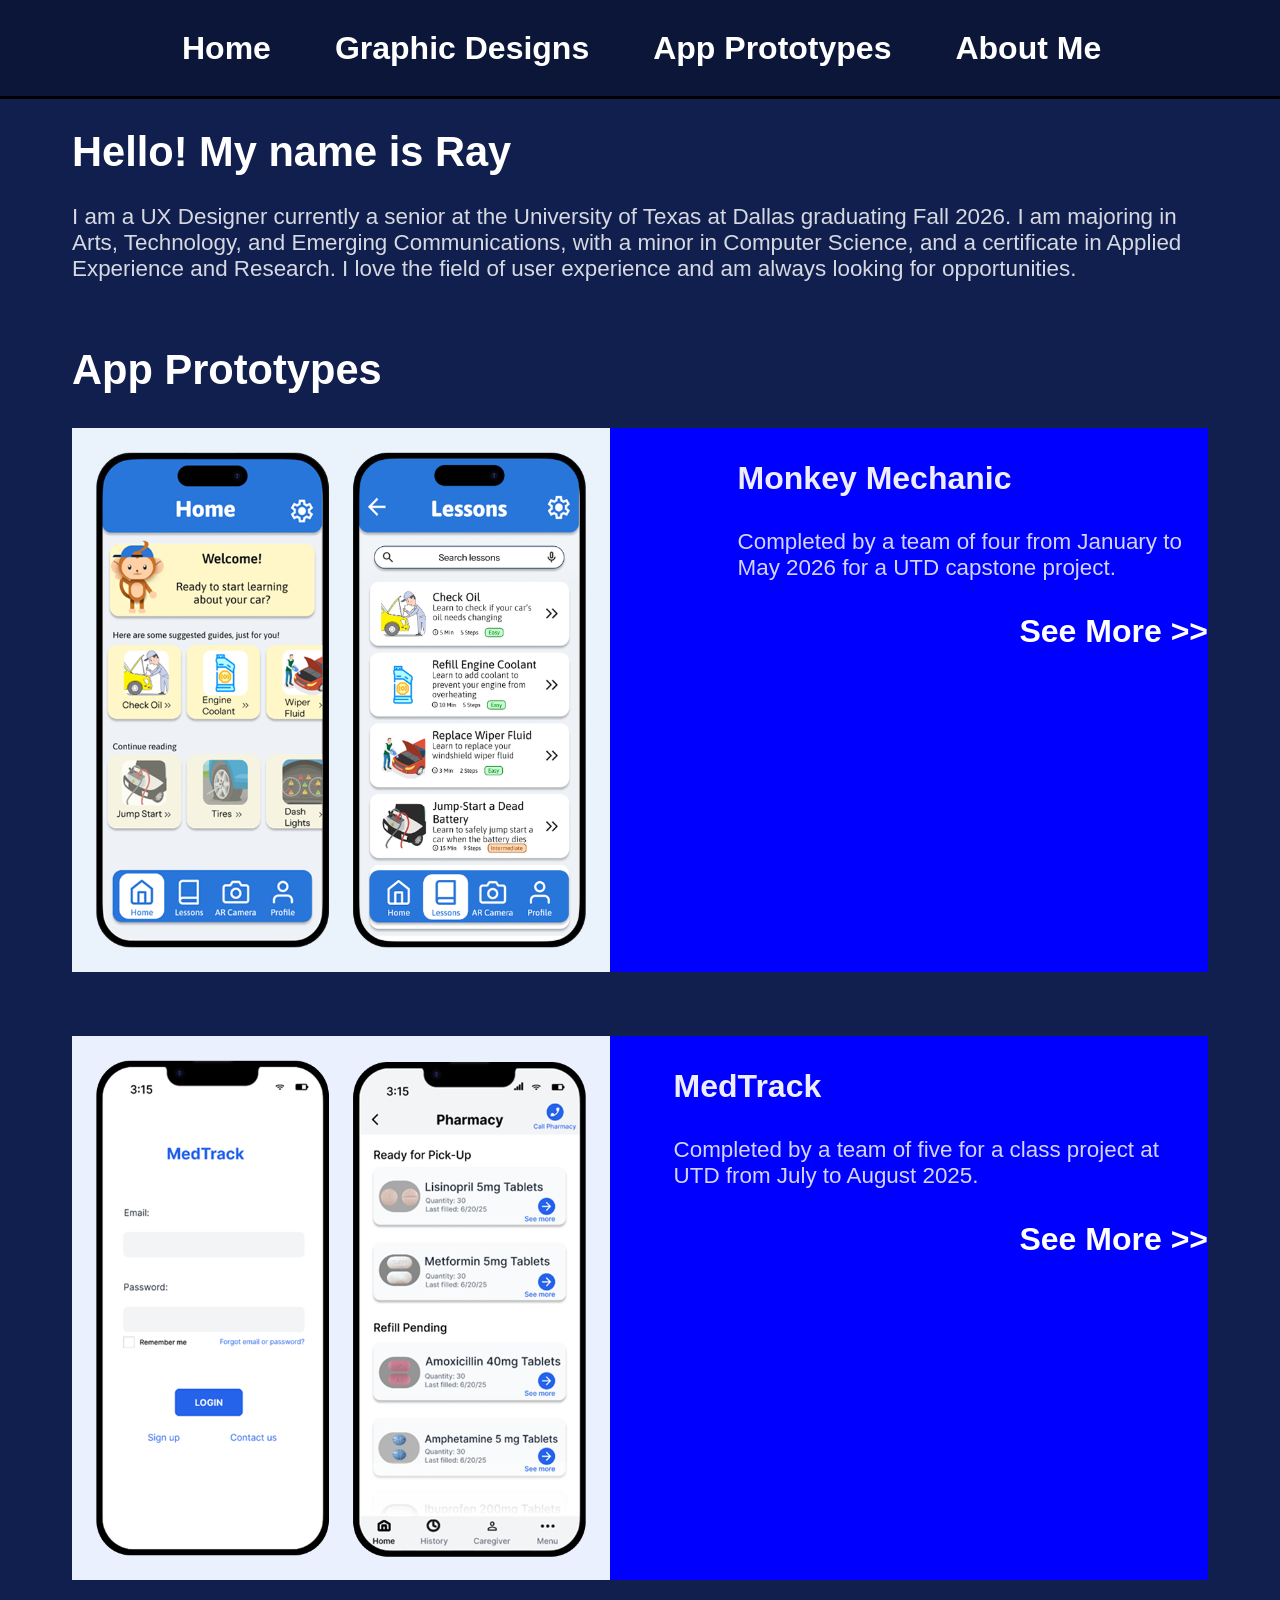
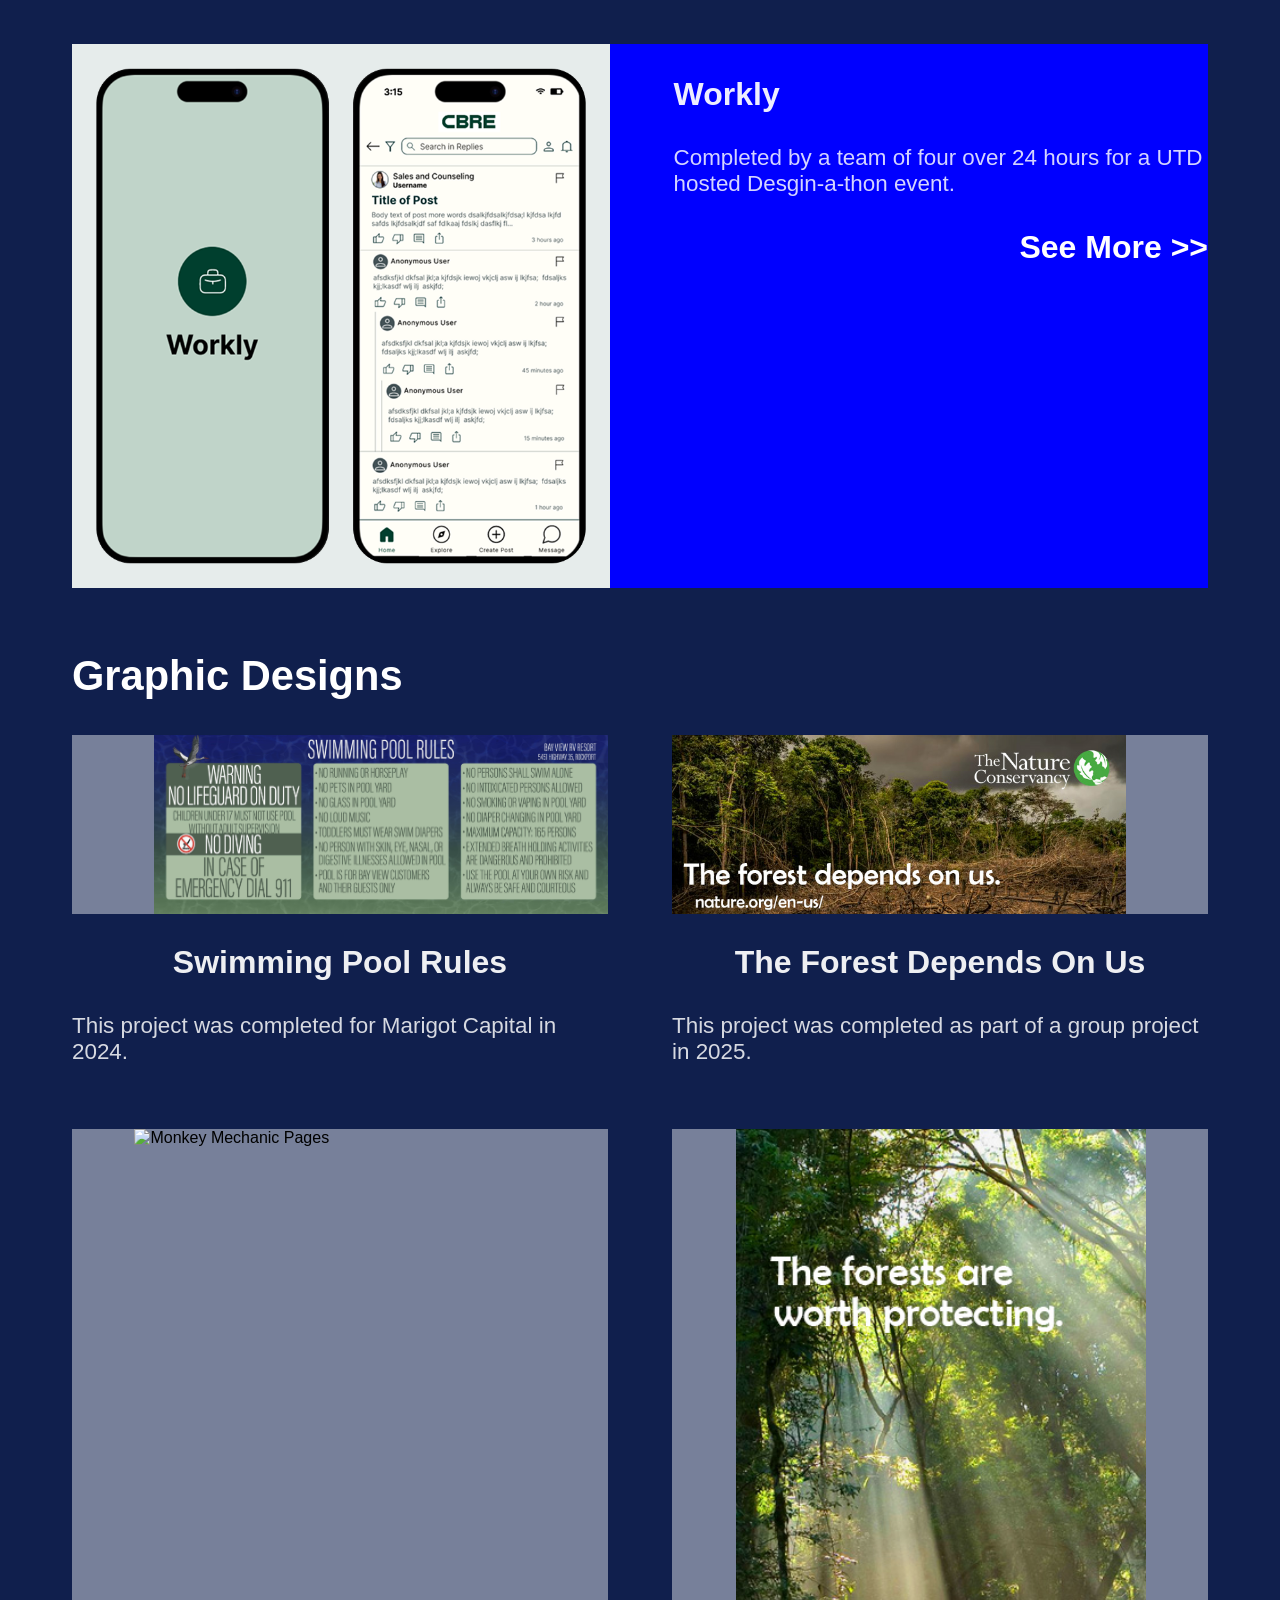
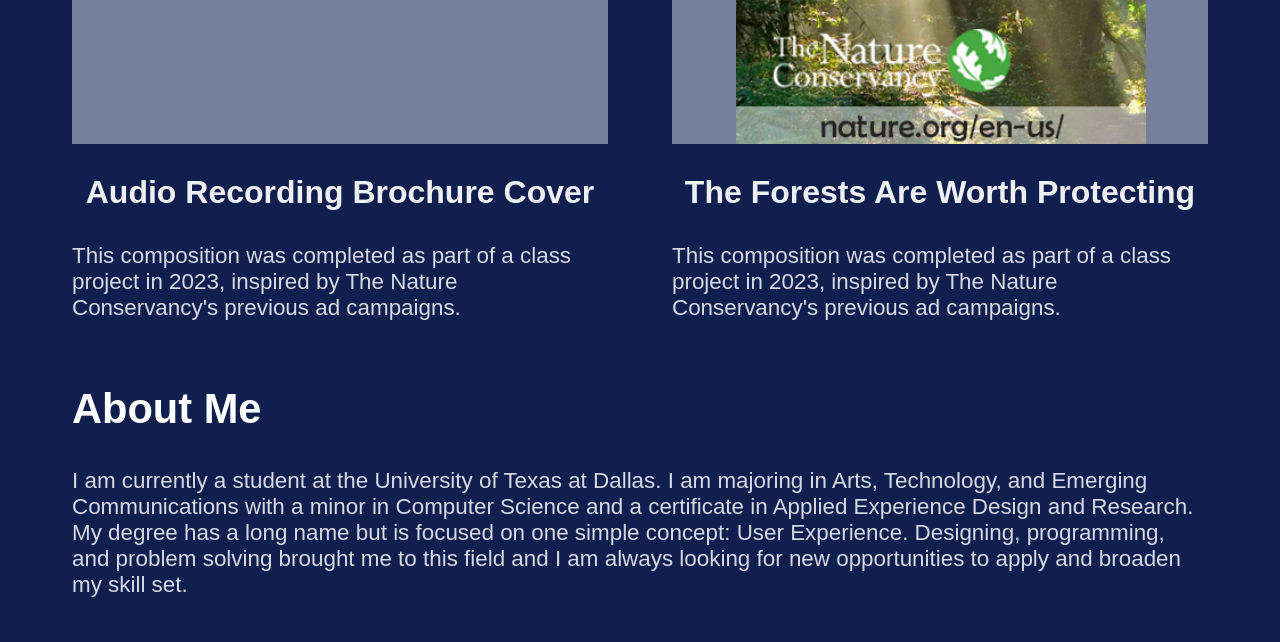
==== index.html @ c6c54b7f "wreaking my own shit" ====
<!doctype html>
<html lang="en">
<head>
	<meta charset="utf-8">
	<title>Ray Stettler Portfolio</title>
	<link rel="stylesheet" href="./assets/css/styles.css">
</head>
<body style="background-color: #101f4d;">
    <div class="header">
        <h3>
            <a href="index.html#home">Home</a>
        </h3>
        <h3>
            <a href="index.html#graphicDesigns">Graphic Designs</a>
        </h3>
        <h3>
            <a href="index.html#appPrototypes">App Prototypes</a>
        </h3>
        <h3>
            <a href="index.html#aboutMe">About Me</a>
        </h3>  
    </div>

    <div id="home" style="margin-top: 8rem; margin-left: 4rem; margin-right: 4rem;">
        
        <h1>Hello! My name is Ray</h1>
        <p1>I am a UX Designer currently a senior at the University of Texas at Dallas
            graduating Fall 2026. I am majoring in Arts, Technology, and Emerging Communications, 
            with a minor in Computer Science, and a certificate in Applied Experience and Research. 
            I love the field of user experience and am always looking for opportunities. 
        </p1>

        <h2 id="appPrototypes" style="margin-top: 5vw;">App Prototypes</h2>
        
        <!-- Monkey Mechanic Summary -->
        <div class="appPrototype"> 
            <div class="linkImages" style="float: left; margin-right: 5vw;">
                <a href="https://www.figma.com/proto/Tyd2G9lJEkAeRPJUFgapOf/AJAR-Design?node-id=1141-711&starting-point-node-id=1141%3A711&t=MoDZ2cIqOHp1iSQn-1" 
                    target="_blank">
                    <img src="assets/img/monkeyMechanicImages.png" alt="Monkey Mechanic Pages" 
                        style="float: left; width: 42vw; margin-right: 5vw;">
                </a>
                
            </div>
            
            <div class="prototypeText">
                <h3>Monkey Mechanic</h3>
                <p1>
                    Completed by a team of four from January to May 2026 for a UTD capstone project.     
                </p1>
                
                <h3 style="text-align: right;">
                    <a href = "monkeyMechanic.html">See More >></a>
                </h3>
            </div>
                        
        </div>
        
        <!-- MedTrack Summary -->
        <div class="appPrototype"> 
            <div class="linkImages" style="float: left; width: 42vw; margin-right: 5vw;">
                <a href="https://www.figma.com/proto/4HhmzO44hu9upAV01B85o1/team-9-connected?node-id=2-844&p=f&t=wFz3PTTRXNZEqMht-1&scaling=scale-down&content-scaling=fixed&page-id=0%3A1&starting-point-node-id=2%3A844&show-proto-sidebar=1" 
                    target="_blank"> 
                    <img src="assets/img/medTrackImages.png" alt="Monkey Mechanic Pages" 
                        style="float: left; width: 42vw; margin-right: 5vw;">
                </a>
            </div>

            <div class="prototypeText">
                <h3>MedTrack</h3>
                <p1>
                    Completed by a team of five for a class project at UTD from July to August 2025. 
                </p1>
                <h3 style="text-align: right;"><a href = "medTrack.html">See More >></a></h3>
            </div>
            
        </div>

        <!-- Workly Summary -->
        <div class="appPrototype"> 
            <div class="linkImages" style="float: left; width: 42vw; margin-right: 5vw;">
                <a href="https://www.figma.com/proto/c2wab4w8XVnHiWacFP4zjo/Design-a-thon-2025?node-id=18-1207&t=3YvT3Fb4co5Ijdct-1" 
                    target="_blank">
                    <img src="assets/img/worklyImages.png" alt="Monkey Mechanic Pages" 
                        style="float: left; width: 42vw; margin-right: 5vw;">
                </a>
            </div>
            <div class="prototypeText">
                <h3>Workly</h3>
                <p1>
                    Completed by a team of four over 24 hours for a UTD hosted Desgin-a-thon event. 
                </p1>
                <h3 style="text-align: right;">
                    <a href = "workly.html">See More >></a>
                </h3>
            </div>
            
            
        </div>

        <h2 id="graphicDesigns" style="margin-top: 5vw;">Graphic Designs</h2>
        
        <div class="graphicDesignImage">

            <img src="assets/img/poolRulesSign_rayStettler_aug24.jpg" alt="Monkey Mechanic Pages" 
                    style="width: 40%; ">
            <div class="rect"></div>
            <img src="assets/img/billboard.jpg" alt="Monkey Mechanic Pages" 
                    style="width: 40%; ">
        </div>

        <div class="graphicDesignDescrip">
            <div class="textDescrip">
                <h3 style="text-align: center;">Swimming Pool Rules</h3>
                <p1>This project was completed for Marigot Capital in 2024.</p1>
            </div>
            <div class="textDescrip">
                <h3 style="text-align: center;">The Forest Depends On Us</h3>
                <p1>This project was completed as part of a group project in 2025.</p1>
            </div>
        </div>


        <div class="graphicDesignImage" style="margin-top: 5vw;">
            <img src="assets/img/audioTechnologiesPamphletCover.png" alt="Monkey Mechanic Pages" 
                    style="width: 32vw; margin-right: 5vw;">
            <div class="rect"></div>
            <img src="assets/img/busStop.jpg" alt="Monkey Mechanic Pages" 
                    style="width: 32vw; margin-left: 5vw;">
        </div>

        <div class="graphicDesignDescrip">
            <div class="textDescrip">
                <h3 style="text-align: center;">Audio Recording Brochure Cover</h3>
                <p1>This composition was completed as part of a class project in 
                    2023, inspired by The Nature Conservancy's previous ad campaigns.</p1>
            </div>
            <div class="textDescrip">
                <h3 style="text-align: center;">The Forests Are Worth Protecting </h3>
                <p1>This composition was completed as part of a class project in 2023, inspired 
                    by The Nature Conservancy's previous ad campaigns.</p1>
            </div>
        </div>


        <h2 id="aboutMe" style="margin-top: 5vw;">About Me</h2>
        <p1>I am currently a student at the University of Texas at Dallas. I am majoring in 
            Arts, Technology, and Emerging Communications with a minor in Computer Science 
            and a certificate in Applied Experience Design and Research. My degree has a long 
            name but is focused on one simple concept: User Experience. Designing, programming, 
            and problem solving brought me to this field and  I am always looking for new 
            opportunities to apply and broaden my skill set. </p1> 

        </div>


        


    <br><br>
	
</body>
</html>
---- assets/css/styles.css ----
/* styles.css */

* {
	font-family: Arial;
}

@media (width > 652) {

}

.header {
	margin-left: -1vw;
	width: 101vw;
	background-color: #0B1638;
	display: grid;
  	place-items: center; 
	height: 6rem;
    border-bottom: 0.25vw solid #000000;
	position: fixed; 
	top: 0;
	display: flex;
	justify-content: center;
	flex-direction: row; 
	gap: 5vw;
}

#home {
	scroll-margin-top: 6rem;
}

#graphicDesigns {
	scroll-margin-top: 6rem;
}

#appPrototypes {
	scroll-margin-top: 6rem;
}

#aboutMe {
	scroll-margin-top: 6rem;
}


h1 {
    /* font-size: 3.5vw; */ 
	font-size: 2.6rem; 
	color: white; 
    
}

h2 {
	/*font-size: 3vw*/
	font-size: 2.6rem; 
	color: white; 
}

h3 {
	font-size: 2rem; 
	color: rgba(255, 255, 255, 0.929); 
}

p1 {
	font-size: 1.4rem; 
	color: rgba(255, 255, 255, 0.833); 
}

p2 {
	font-size: 1rem; 
	color: rgba(255, 255, 255, 0.833); 
}

a:link { 
	text-decoration:none;
	color: white; 
}

a:visited { 
	color: white; 
}

a:hover { 
	color: purple; 
}

a:active { 
	color: white; 
}


.appPrototype {
	/*height: 42vw; 
	margin-bottom: 5vw;*/ 
	display: flex;
	height: 34rem; 
	margin-bottom: 4rem;
	background-color: blue; 
	grid-template-columns: repeat(2, 1fr);
	
}

.prototypeText {
	display: flex; 
	flex-direction: column; 
}

.appPrototype img {
	height: 34rem; 
	width: audo; 
}

.graphicDesignImage {

	display: flex;
	justify-content: flex-start;
	justify-content: center;
	flex-direction: row; 
	margin-bottom: 1.5rem;  
	background-color: rgba(255, 255, 255, 0.432); 
}

.graphicDesignDescrip {
	display: flex;
	justify-content: flex-start;
	justify-content: center;
	flex-direction: row; 
	column-gap: 4rem;
}

.evenlySpacedImages {
	display: flex; 
	align-items: top; 
	justify-content: center;
	text-align: center; 
	
}

.evenlySpacedImages img{
	margin-top: 3vw; 
	max-height: 30vw; 
	background-color: purple; 
}

.evenlySpacedImages img:hover{
	opacity:80%; 
}

.linkImages {
	display: flex;
}

.linkImages img {
	background-color: purple; 
}

.linkImages img:hover {
	opacity: 80%; 
}

.textDescrip {
	display: flex;
	justify-content: flex-start;
	margin-top: -2vw;
	flex-direction: column; 
	column-gap: 5vw;
	width: 42vw; 
}

.rect {
	background-color: #101f4d; 
	width: 4rem; 
}

.seeMore {
	border: 0.25vw solid black; /* Creates the box outline */
	padding: 0.5vw;           /* Adds space between the text and the border */
	width: 12rem;            /* Sets the width of the box */
	display: flex;
	justify-content: center; /* Horizontal centering */
	align-items: center;    
	margin-right: 3vw;
	background-color: #00A7E1; /* Optional background color */
	float: right;
	margin-top: 4vw;
}
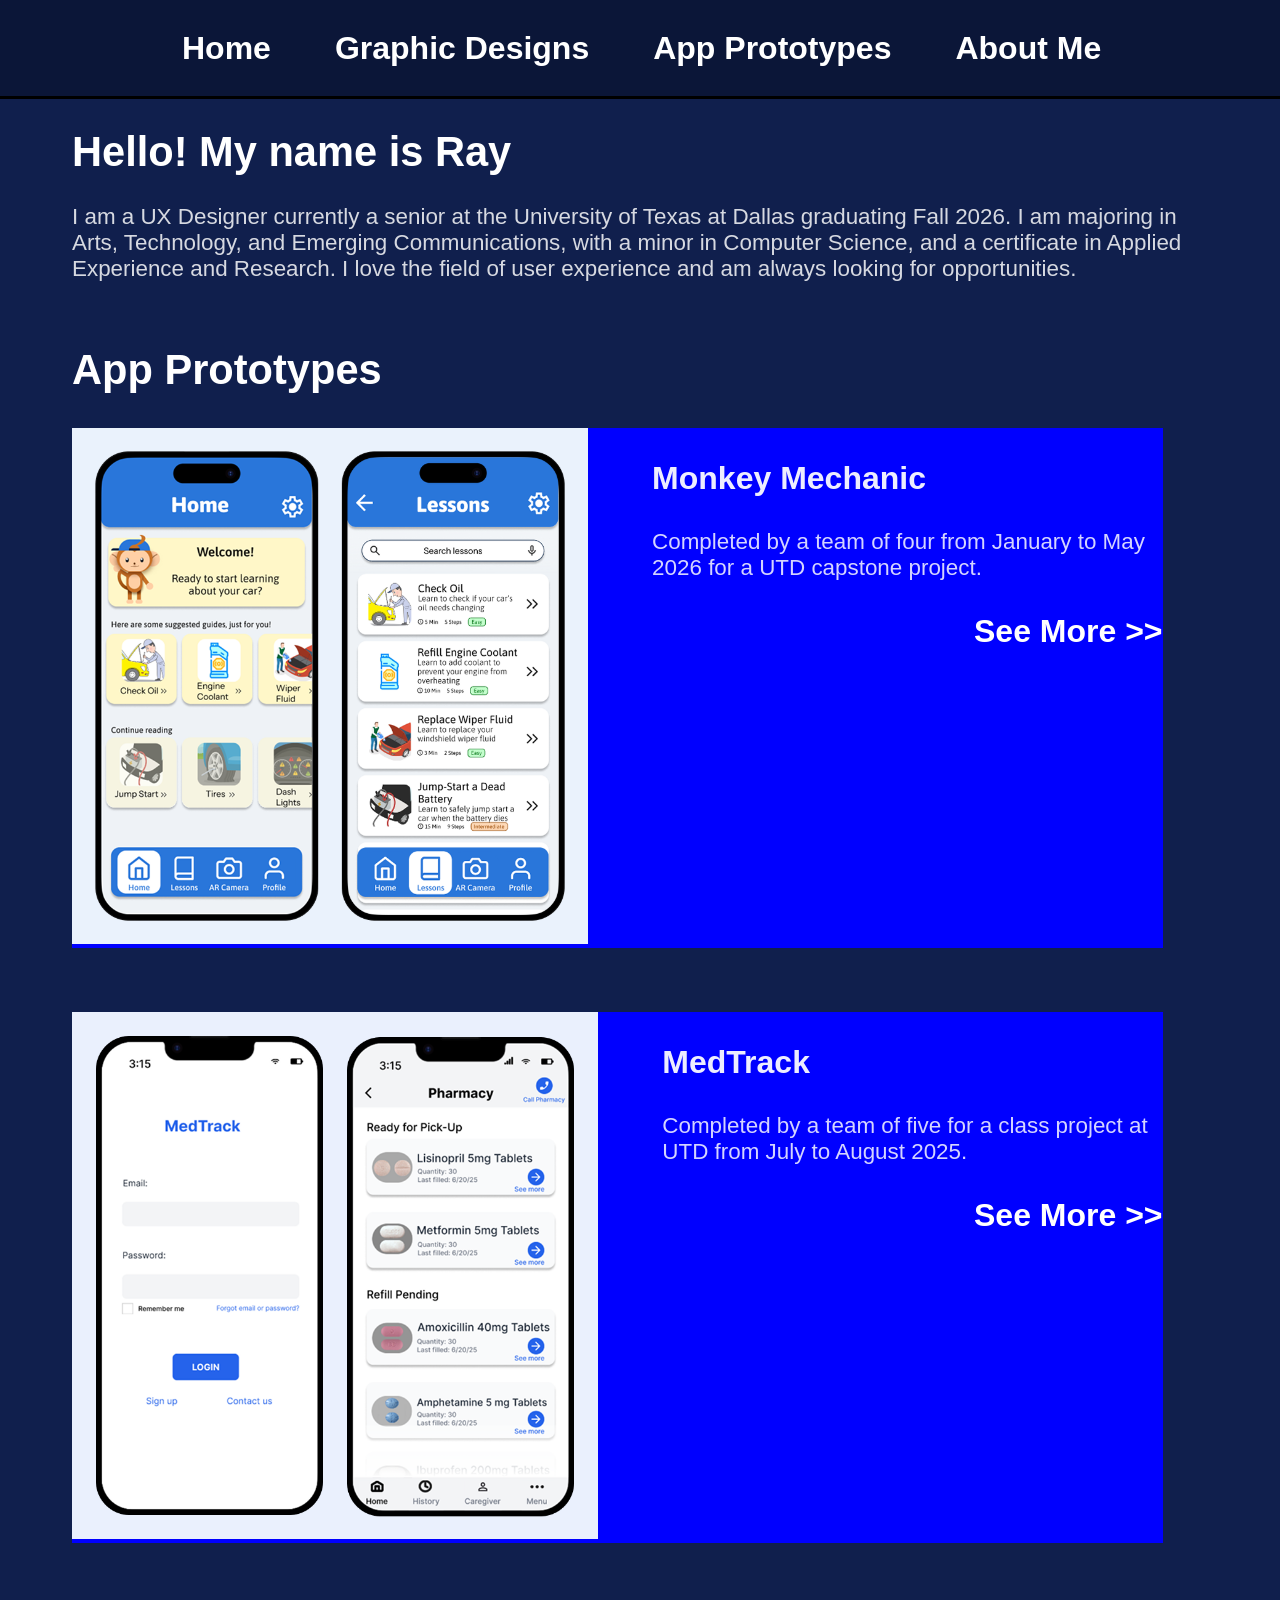
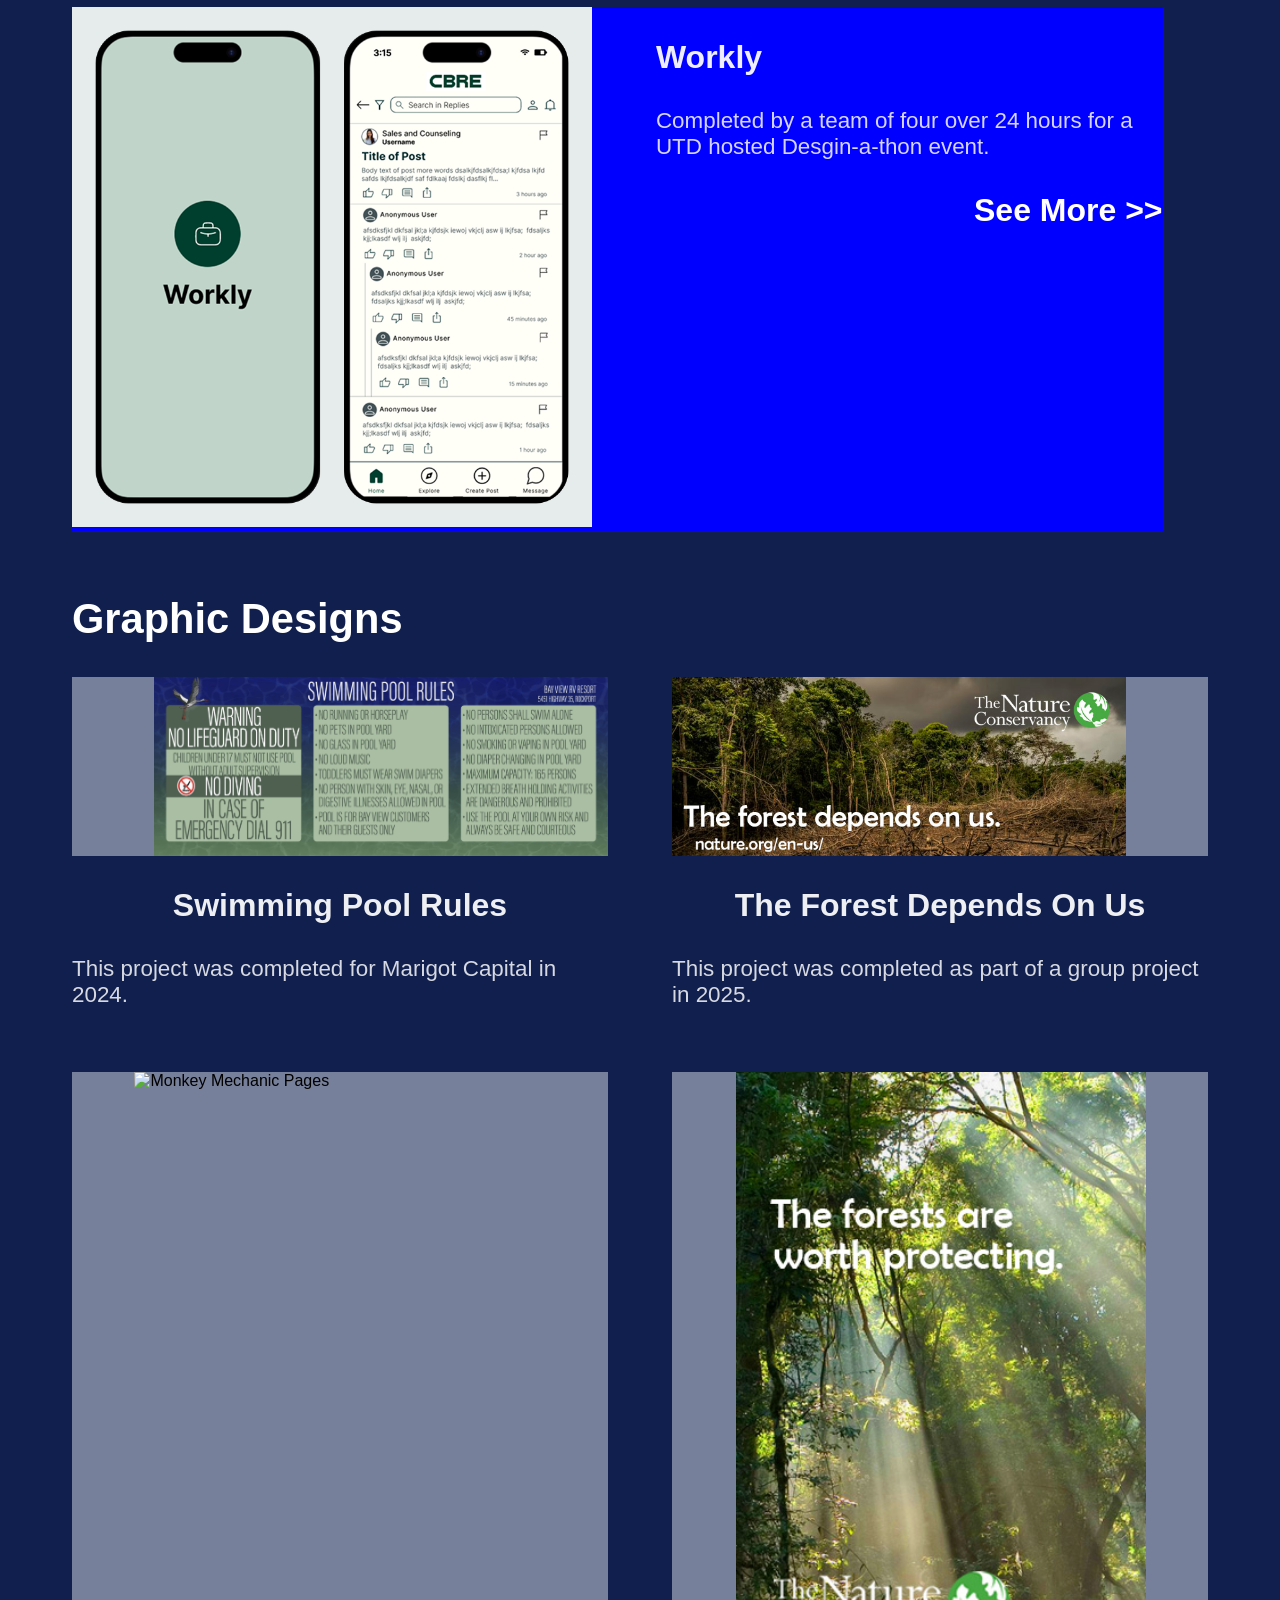
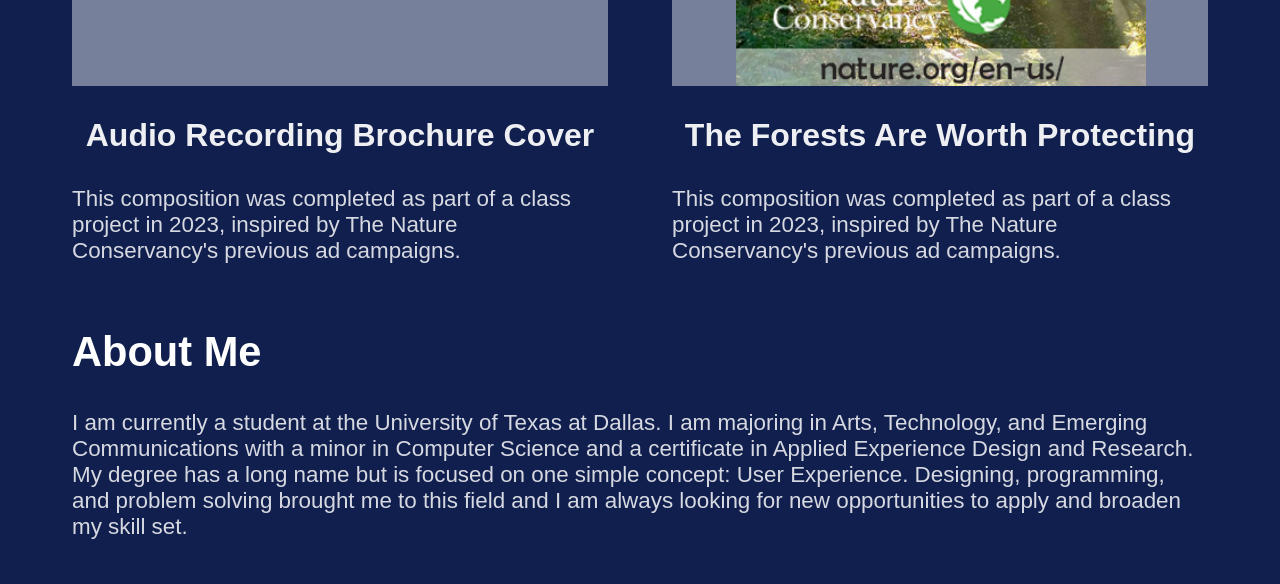
==== commit 68266043: "app prototype layout works" ====
--- a/index.html
+++ b/index.html
@@ -34,11 +34,10 @@
         
         <!-- Monkey Mechanic Summary -->
         <div class="appPrototype"> 
-            <div class="linkImages" style="float: left; margin-right: 5vw;">
+            <div class="linkImages">
                 <a href="https://www.figma.com/proto/Tyd2G9lJEkAeRPJUFgapOf/AJAR-Design?node-id=1141-711&starting-point-node-id=1141%3A711&t=MoDZ2cIqOHp1iSQn-1" 
                     target="_blank">
-                    <img src="assets/img/monkeyMechanicImages.png" alt="Monkey Mechanic Pages" 
-                        style="float: left; width: 42vw; margin-right: 5vw;">
+                    <img src="assets/img/monkeyMechanicImages.png" alt="Monkey Mechanic Pages">
                 </a>
                 
             </div>
@@ -58,11 +57,10 @@
         
         <!-- MedTrack Summary -->
         <div class="appPrototype"> 
-            <div class="linkImages" style="float: left; width: 42vw; margin-right: 5vw;">
+            <div class="linkImages">
                 <a href="https://www.figma.com/proto/4HhmzO44hu9upAV01B85o1/team-9-connected?node-id=2-844&p=f&t=wFz3PTTRXNZEqMht-1&scaling=scale-down&content-scaling=fixed&page-id=0%3A1&starting-point-node-id=2%3A844&show-proto-sidebar=1" 
                     target="_blank"> 
-                    <img src="assets/img/medTrackImages.png" alt="Monkey Mechanic Pages" 
-                        style="float: left; width: 42vw; margin-right: 5vw;">
+                    <img src="assets/img/medTrackImages.png" alt="MedTrack Pages">
                 </a>
             </div>
 
@@ -78,11 +76,10 @@
 
         <!-- Workly Summary -->
         <div class="appPrototype"> 
-            <div class="linkImages" style="float: left; width: 42vw; margin-right: 5vw;">
+            <div class="linkImages">
                 <a href="https://www.figma.com/proto/c2wab4w8XVnHiWacFP4zjo/Design-a-thon-2025?node-id=18-1207&t=3YvT3Fb4co5Ijdct-1" 
                     target="_blank">
-                    <img src="assets/img/worklyImages.png" alt="Monkey Mechanic Pages" 
-                        style="float: left; width: 42vw; margin-right: 5vw;">
+                    <img src="assets/img/worklyImages.png" alt="Workly Pages">
                 </a>
             </div>
             <div class="prototypeText">
--- a/assets/css/styles.css
+++ b/assets/css/styles.css
@@ -86,26 +86,47 @@
 	color: white; 
 }
 
-
-.appPrototype {
-	/*height: 42vw; 
-	margin-bottom: 5vw;*/ 
-	display: flex;
-	height: 34rem; 
-	margin-bottom: 4rem;
-	background-color: blue; 
-	grid-template-columns: repeat(2, 1fr);
+@media screen and (width > 600px) 
+{
+	.appPrototype {
+		/*height: 42vw; 
+		margin-bottom: 5vw;*/ 
+		display: flex;
+		width: 96%; 
+		margin-bottom: 4rem;
+		background-color: blue; 
+		flex-direction: row; 
+		gap: 4rem;
+		grid-template-columns: repeat(2, 1fr);
+		
+	}
+	.appPrototype img {
+		width: 100%; 
+		height: audo; 
+	}
 	
+}
+
+@media screen and (width < 600px) {
+	.appPrototype {
+		display: flex;
+		margin-bottom: 4rem;
+		background-color: blue; 
+		flex-direction: column; 
+		gap: 1rem;
+		grid-template-columns: repeat(1, 1fr);
+		
+	}
+	.appPrototype img { 
+		width: 100%;  
+		height: audo; 
+		object-fit: cover; 
+	}
 }
 
 .prototypeText {
 	display: flex; 
 	flex-direction: column; 
-}
-
-.appPrototype img {
-	height: 34rem; 
-	width: audo; 
 }
 
 .graphicDesignImage {
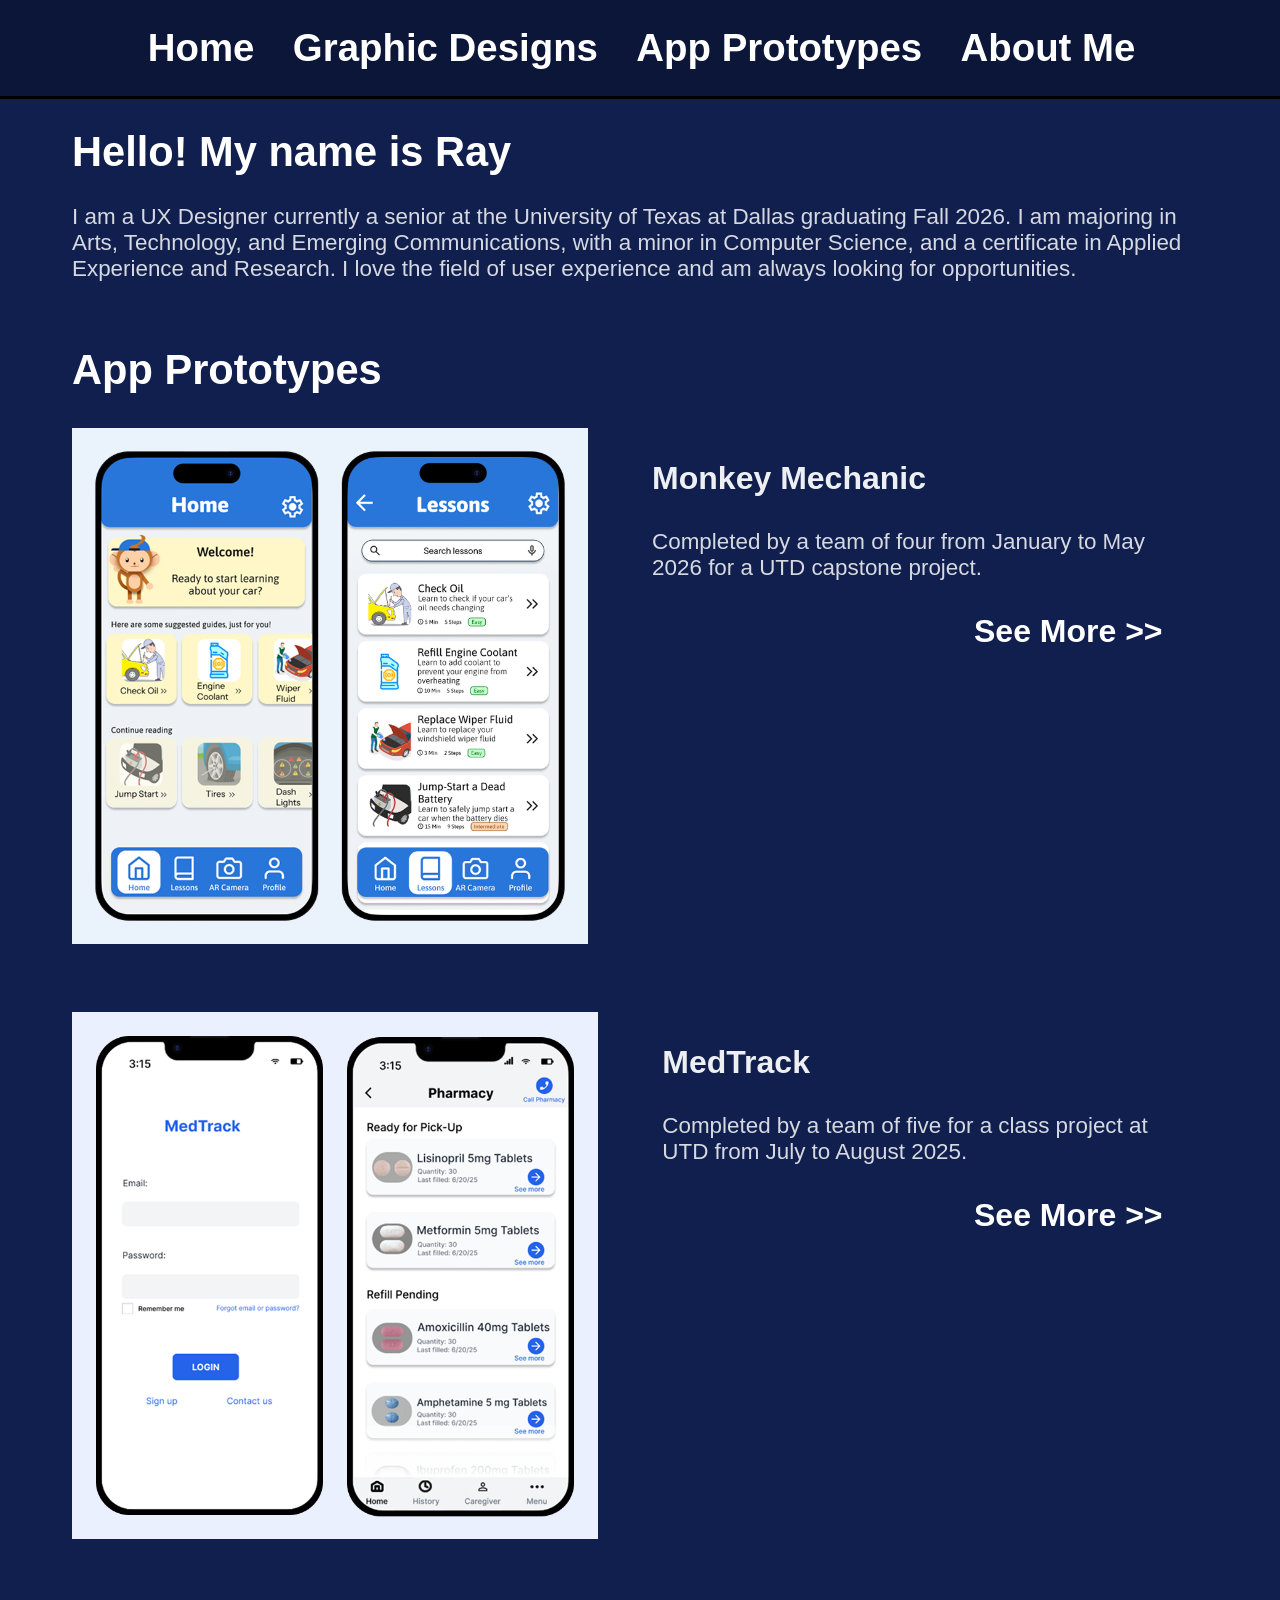
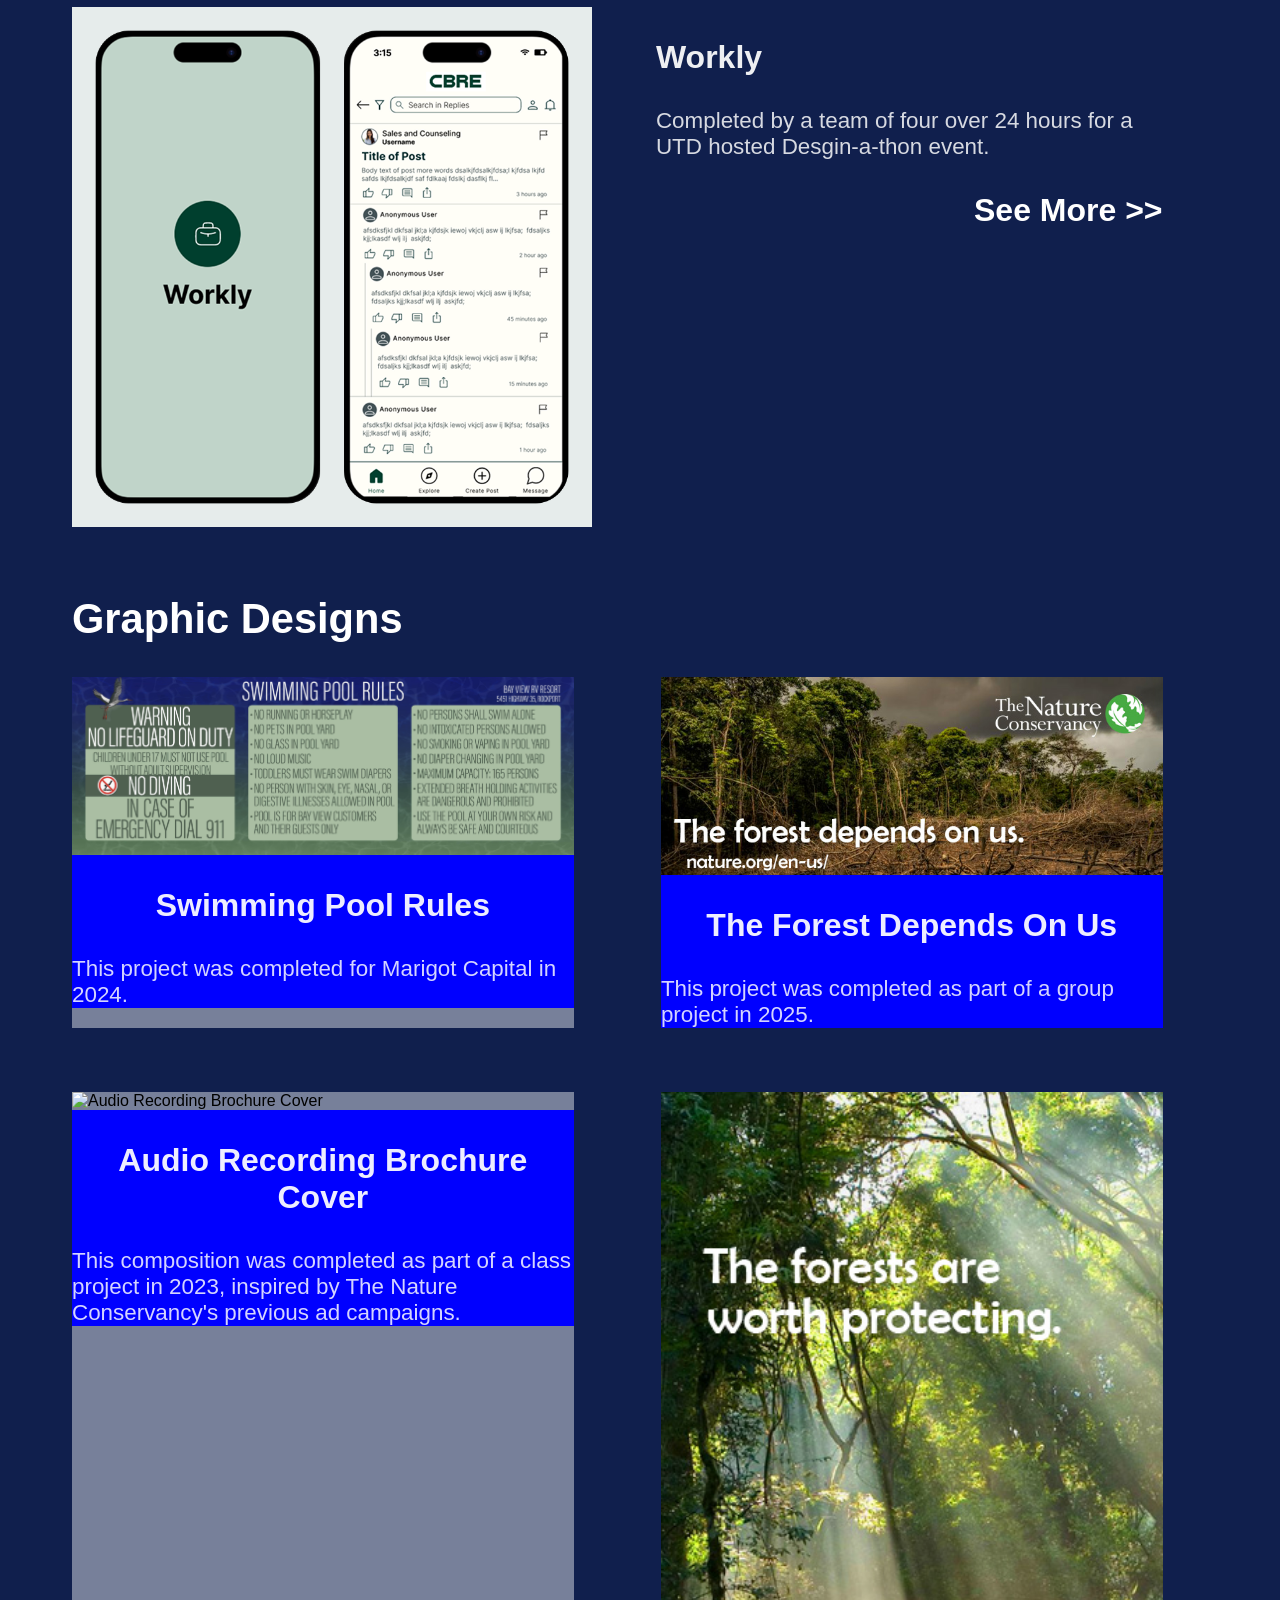
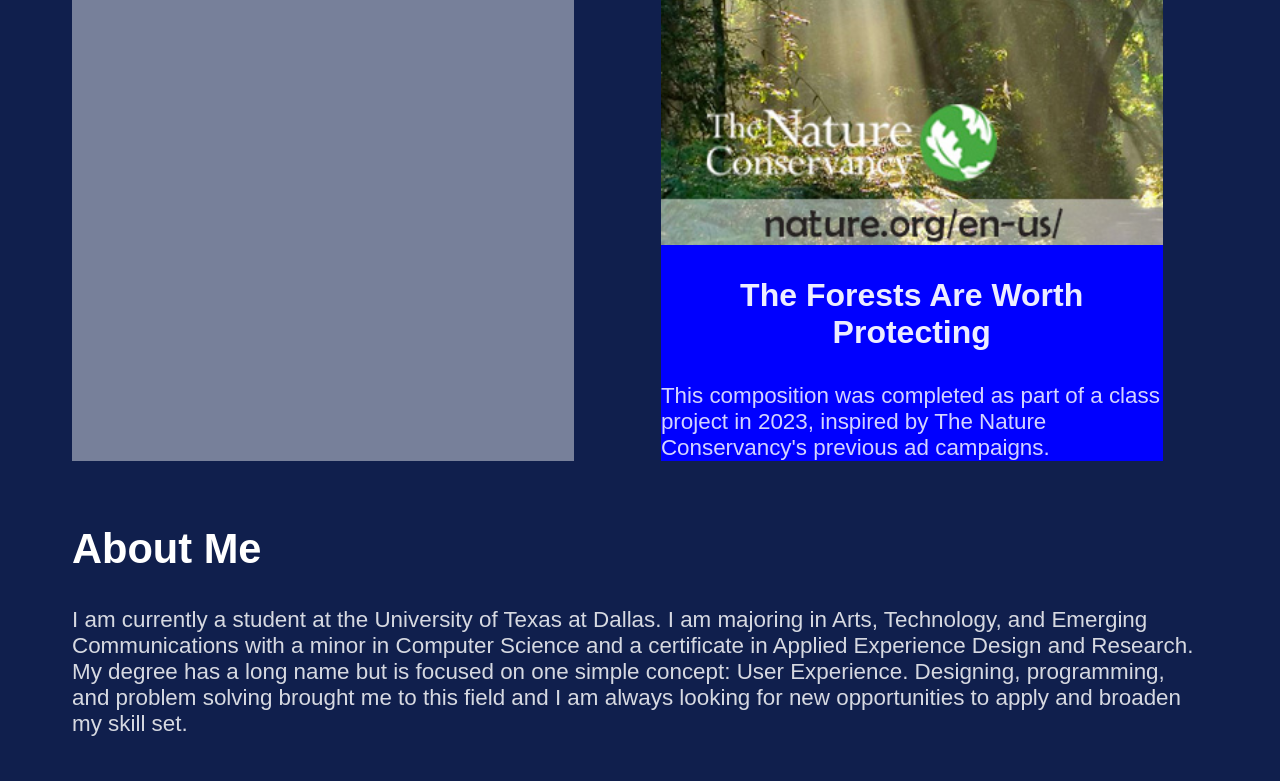
==== commit 736dfc2f: "everything on monkey mechanic is adjusted except the failed prototypes" ====
--- a/index.html
+++ b/index.html
@@ -7,18 +7,19 @@
 </head>
 <body style="background-color: #101f4d;">
     <div class="header">
-        <h3>
+        <h4 style="text-align: center">
             <a href="index.html#home">Home</a>
-        </h3>
-        <h3>
+        </h4>
+        <h4 style="text-align: center">
             <a href="index.html#graphicDesigns">Graphic Designs</a>
-        </h3>
-        <h3>
+        </h4>
+        <h4 style="text-align: center">
             <a href="index.html#appPrototypes">App Prototypes</a>
-        </h3>
-        <h3>
+        </h4>
+        <h4 style="text-align: center">
             <a href="index.html#aboutMe">About Me</a>
-        </h3>  
+        </h4>  
+        
     </div>
 
     <div id="home" style="margin-top: 8rem; margin-left: 4rem; margin-right: 4rem;">
@@ -96,51 +97,47 @@
         </div>
 
         <h2 id="graphicDesigns" style="margin-top: 5vw;">Graphic Designs</h2>
-        
-        <div class="graphicDesignImage">
 
-            <img src="assets/img/poolRulesSign_rayStettler_aug24.jpg" alt="Monkey Mechanic Pages" 
-                    style="width: 40%; ">
-            <div class="rect"></div>
-            <img src="assets/img/billboard.jpg" alt="Monkey Mechanic Pages" 
-                    style="width: 40%; ">
+        <div class="designsContainer">
+            <div class="graphicDesignImg">
+                <img src="assets/img/poolRulesSign_rayStettler_aug24.jpg" alt="Pool Rules">
+                <figcaption>
+                    <h3 style="text-align: center;">Swimming Pool Rules</h3>
+                    <p1>This project was completed for Marigot Capital in 2024.</p1>
+                </figcaption>
+                    
+            </div>
+            <div class="graphicDesignImg">
+                <img src="assets/img/billboard.jpg" alt="Billboard" >
+                <figcaption>
+                    <h3 style="text-align: center;">The Forest Depends On Us</h3>
+                    <p1>This project was completed as part of a group project in 2025.</p1>
+                </figcaption>
+            </div>
         </div>
 
-        <div class="graphicDesignDescrip">
-            <div class="textDescrip">
-                <h3 style="text-align: center;">Swimming Pool Rules</h3>
-                <p1>This project was completed for Marigot Capital in 2024.</p1>
+       
+        <div class="designsContainer">
+            <div class="graphicDesignImg">
+                <img src="assets/img/audioTechnologiesPamphletCover.png" alt="Audio Recording Brochure Cover">
+                <figcaption>
+                    <h3 style="text-align: center;">Audio Recording Brochure Cover</h3>
+                    <p1>This composition was completed as part of a class project in 
+                        2023, inspired by The Nature Conservancy's previous ad campaigns.</p1>
+                </figcaption>
             </div>
-            <div class="textDescrip">
-                <h3 style="text-align: center;">The Forest Depends On Us</h3>
-                <p1>This project was completed as part of a group project in 2025.</p1>
+            <div class="graphicDesignImg">
+                <img src="assets/img/busStop.jpg" alt="The Forests Are Worth Protecting">
+                <figcaption>
+                    <h3 style="text-align: center;">The Forests Are Worth Protecting</h3>
+                    <p1>This composition was completed as part of a class project in 2023, inspired 
+                        by The Nature Conservancy's previous ad campaigns.</p1>
+                </figcaption>
             </div>
         </div>
 
 
-        <div class="graphicDesignImage" style="margin-top: 5vw;">
-            <img src="assets/img/audioTechnologiesPamphletCover.png" alt="Monkey Mechanic Pages" 
-                    style="width: 32vw; margin-right: 5vw;">
-            <div class="rect"></div>
-            <img src="assets/img/busStop.jpg" alt="Monkey Mechanic Pages" 
-                    style="width: 32vw; margin-left: 5vw;">
-        </div>
-
-        <div class="graphicDesignDescrip">
-            <div class="textDescrip">
-                <h3 style="text-align: center;">Audio Recording Brochure Cover</h3>
-                <p1>This composition was completed as part of a class project in 
-                    2023, inspired by The Nature Conservancy's previous ad campaigns.</p1>
-            </div>
-            <div class="textDescrip">
-                <h3 style="text-align: center;">The Forests Are Worth Protecting </h3>
-                <p1>This composition was completed as part of a class project in 2023, inspired 
-                    by The Nature Conservancy's previous ad campaigns.</p1>
-            </div>
-        </div>
-
-
-        <h2 id="aboutMe" style="margin-top: 5vw;">About Me</h2>
+        <h2 id="aboutMe" style="margin-top: 4rem;">About Me</h2>
         <p1>I am currently a student at the University of Texas at Dallas. I am majoring in 
             Arts, Technology, and Emerging Communications with a minor in Computer Science 
             and a certificate in Applied Experience Design and Research. My degree has a long 
--- a/assets/css/styles.css
+++ b/assets/css/styles.css
@@ -4,9 +4,6 @@
 	font-family: Arial;
 }
 
-@media (width > 652) {
-
-}
 
 .header {
 	margin-left: -1vw;
@@ -19,10 +16,12 @@
 	position: fixed; 
 	top: 0;
 	display: flex;
+	flex-direction: row; 
+	height: 6rem;
+	gap: 3vw;
 	justify-content: center;
-	flex-direction: row; 
-	gap: 5vw;
-}
+}
+
 
 #home {
 	scroll-margin-top: 6rem;
@@ -59,6 +58,7 @@
 	color: rgba(255, 255, 255, 0.929); 
 }
 
+
 p1 {
 	font-size: 1.4rem; 
 	color: rgba(255, 255, 255, 0.833); 
@@ -86,34 +86,70 @@
 	color: white; 
 }
 
-@media screen and (width > 600px) 
+@media screen and (width > 800px) 
 {
 	.appPrototype {
-		/*height: 42vw; 
-		margin-bottom: 5vw;*/ 
 		display: flex;
 		width: 96%; 
 		margin-bottom: 4rem;
-		background-color: blue; 
 		flex-direction: row; 
 		gap: 4rem;
 		grid-template-columns: repeat(2, 1fr);
-		
-	}
+	}
+	
 	.appPrototype img {
 		width: 100%; 
 		height: audo; 
 	}
+
+	.designsContainer {
+		display: flex;
+		justify-content: flex-start;
+		width: 96%; 
+		flex-direction: row; 
+		gap: 8%;
+		grid-template-columns: repeat(2, 1fr);
+		margin-bottom: 4rem; 
+	}
+
+	.graphicDesignImg {
+		display: flex;
+		flex-direction: column; 
+		width: 46%;
+		background-color: rgba(255, 255, 255, 0.432); 
+	}
 	
-}
-
-@media screen and (width < 600px) {
+	.designsContainer figcaption {
+		display: flex;
+		flex-direction: column; 
+		justify-content: flex-end;
+		background-color: blue; 
+	}
+	h4 {
+		font-size: 3vw; 
+		color: white; 
+	}
+	.finalPrototypeImage {
+		display: flex; 
+		align-items: top; 
+		justify-content: center;
+		text-align: center; 
+		width: 100%;
+	}
+
+	.finalPrototypeImage img {
+		margin-top: 3vw; 
+		max-width: 65%; 
+		background-color: purple; 
+	}
+}
+
+@media screen and (width < 800px) {
 	.appPrototype {
 		display: flex;
 		margin-bottom: 4rem;
-		background-color: blue; 
-		flex-direction: column; 
-		gap: 1rem;
+		flex-direction: column; 
+		gap: 0.5rem;
 		grid-template-columns: repeat(1, 1fr);
 		
 	}
@@ -122,6 +158,43 @@
 		height: audo; 
 		object-fit: cover; 
 	}
+
+	.designsContainer {
+		display: flex;
+		justify-content: flex-start;
+		width: 96%; 
+		margin-bottom: 4rem;
+		flex-direction: column; 
+		gap: 4rem;
+		grid-template-columns: repeat(1, 1fr);
+	}
+
+	.graphicDesignImg {
+		display: flex;
+		justify-content: flex-start;
+		justify-content: center;
+		flex-direction: column; 
+		width: 100%;
+		margin-bottom: 1.5rem;
+	}
+
+	h4 {
+		font-size: 3.5vw; 
+		color: white; 
+	}
+	.finalPrototypeImage {
+		display: flex; 
+		align-items: top; 
+		justify-content: center;
+		text-align: center; 
+		width: 100%;
+	}
+
+	.finalPrototypeImage img {
+		margin-top: 3vw; 
+		max-width: 100%; 
+		background-color: purple; 
+	}
 }
 
 .prototypeText {
@@ -129,22 +202,9 @@
 	flex-direction: column; 
 }
 
-.graphicDesignImage {
-
-	display: flex;
-	justify-content: flex-start;
-	justify-content: center;
-	flex-direction: row; 
-	margin-bottom: 1.5rem;  
-	background-color: rgba(255, 255, 255, 0.432); 
-}
-
-.graphicDesignDescrip {
-	display: flex;
-	justify-content: flex-start;
-	justify-content: center;
-	flex-direction: row; 
-	column-gap: 4rem;
+
+.finalPrototypeImage img:hover{
+	opacity:80%; 
 }
 
 .evenlySpacedImages {
@@ -152,7 +212,6 @@
 	align-items: top; 
 	justify-content: center;
 	text-align: center; 
-	
 }
 
 .evenlySpacedImages img{
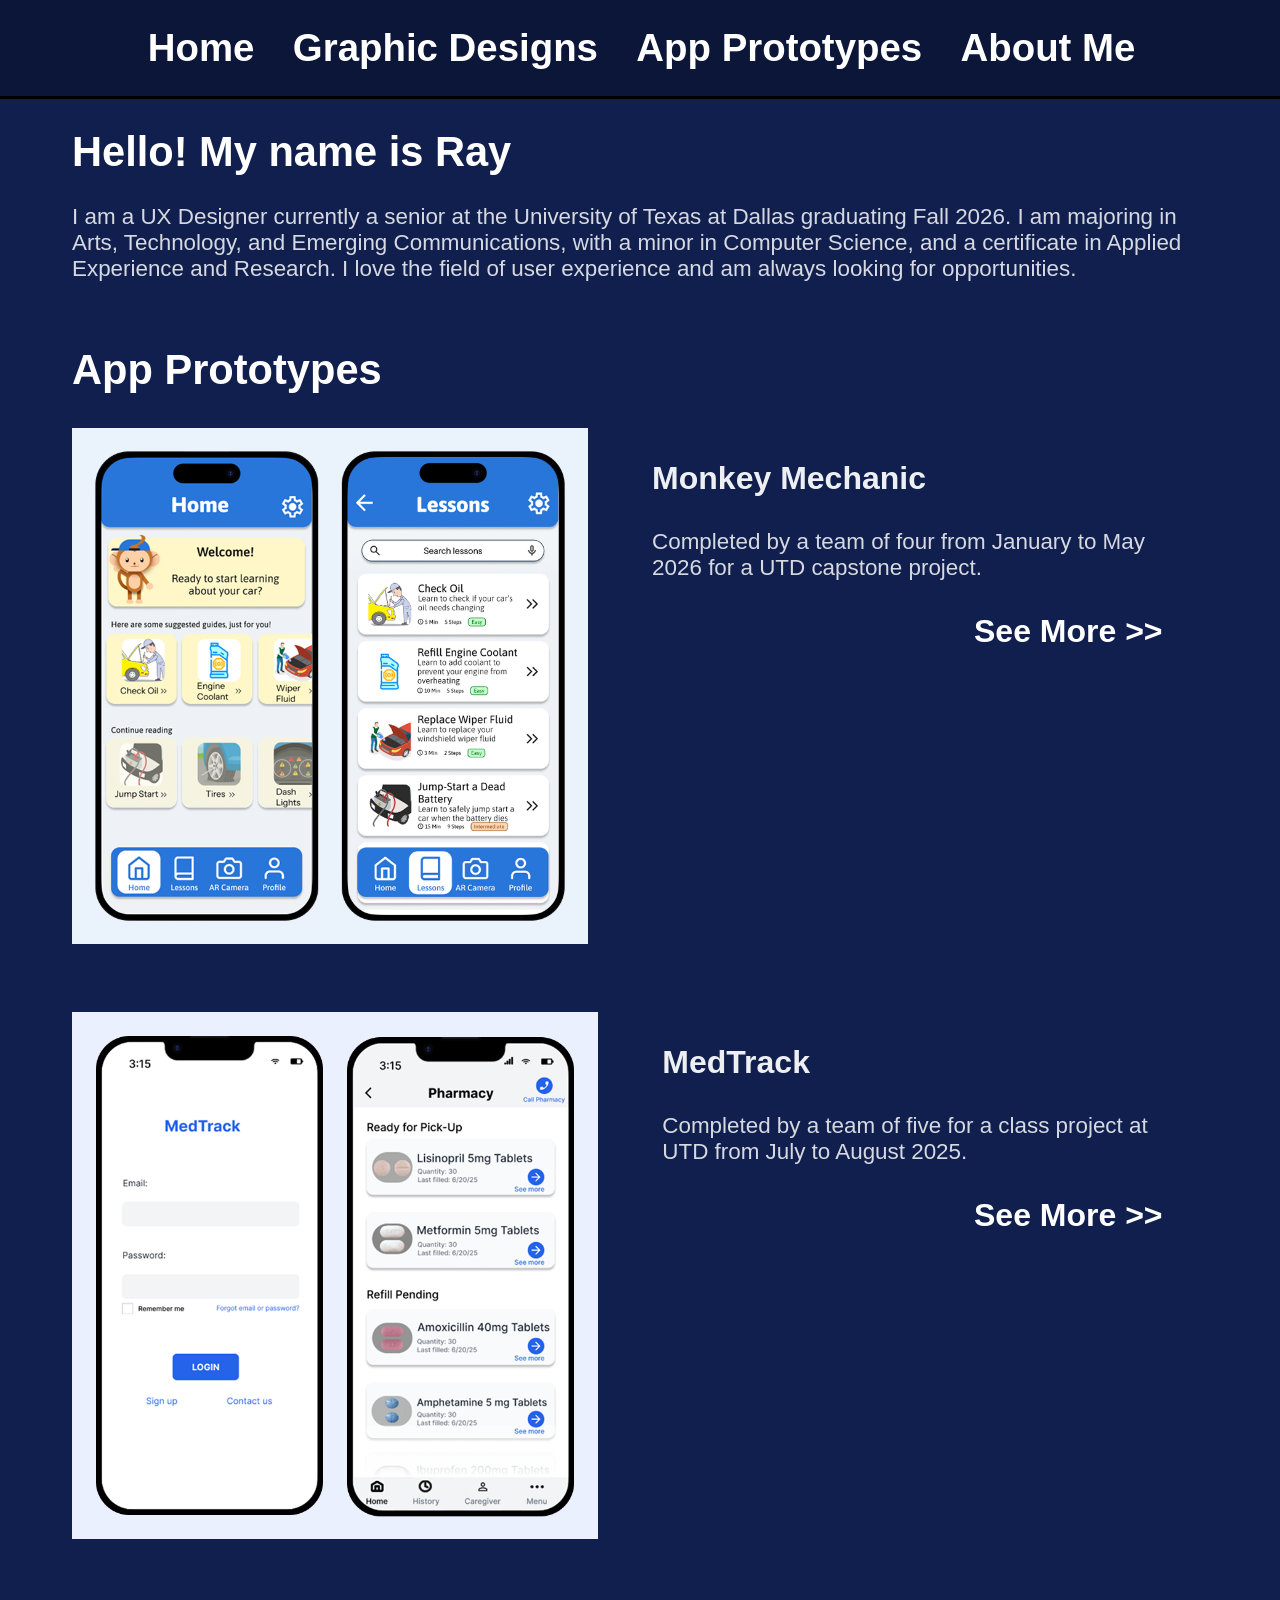
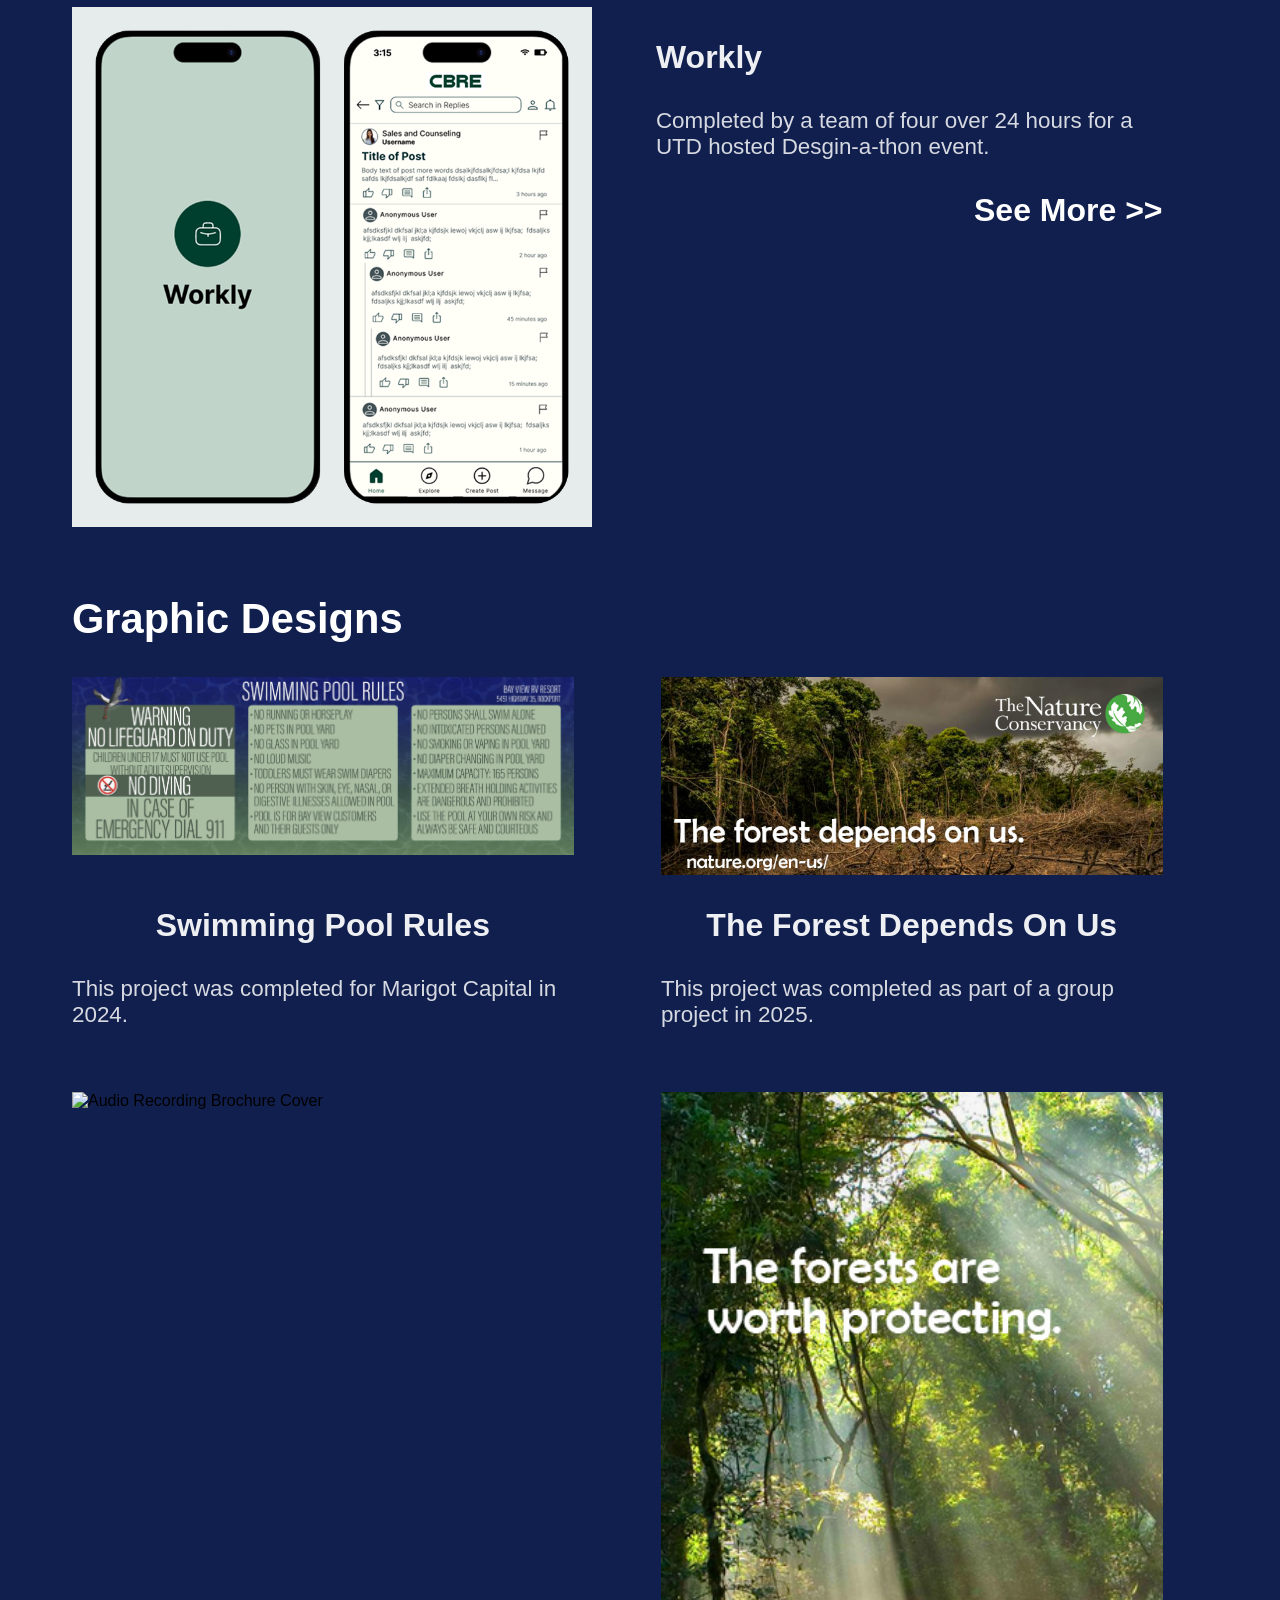
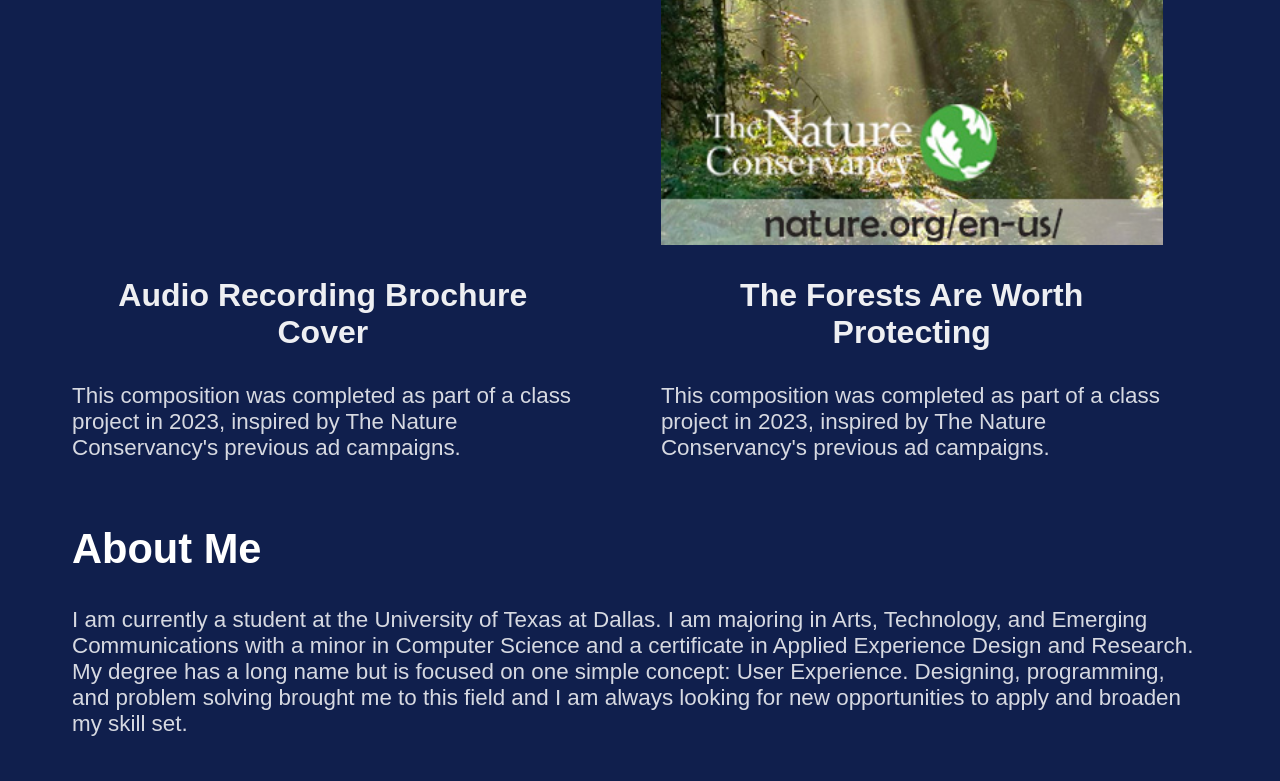
==== commit d12f5660: "fixed graphic design thing mostly" ====
--- a/index.html
+++ b/index.html
@@ -101,18 +101,30 @@
         <div class="designsContainer">
             <div class="graphicDesignImg">
                 <img src="assets/img/poolRulesSign_rayStettler_aug24.jpg" alt="Pool Rules">
-                <figcaption>
-                    <h3 style="text-align: center;">Swimming Pool Rules</h3>
-                    <p1>This project was completed for Marigot Capital in 2024.</p1>
-                </figcaption>
+                <div style="width: 100%; height: 150%; ">
+                    <figcaption style=" height: 100%">
+                        <h3 style="text-align: center;">Swimming Pool Rules</h3>
+                        <p1>This project was completed for Marigot Capital in 2024.</p1>
+                    </figcaption>
+                </div>
+                
                     
             </div>
             <div class="graphicDesignImg">
+                
                 <img src="assets/img/billboard.jpg" alt="Billboard" >
+                <div style="width: 100%; height: 150%;">
+                    <figcaption style="height: 100%">
+                         <h3 style="text-align: center;">The Forest Depends On Us</h3>
+                        <p1>This project was completed as part of a group project in 2025.</p1>
+                    </figcaption>
+                </div>
+                <!--
                 <figcaption>
                     <h3 style="text-align: center;">The Forest Depends On Us</h3>
                     <p1>This project was completed as part of a group project in 2025.</p1>
                 </figcaption>
+                -->
             </div>
         </div>
 
@@ -120,19 +132,25 @@
         <div class="designsContainer">
             <div class="graphicDesignImg">
                 <img src="assets/img/audioTechnologiesPamphletCover.png" alt="Audio Recording Brochure Cover">
-                <figcaption>
-                    <h3 style="text-align: center;">Audio Recording Brochure Cover</h3>
-                    <p1>This composition was completed as part of a class project in 
-                        2023, inspired by The Nature Conservancy's previous ad campaigns.</p1>
-                </figcaption>
+                <div style="width: 100%; height: 150%;">
+                    <figcaption style="height: 100%">
+                        <h3 style="text-align: center;">Audio Recording Brochure Cover</h3>
+                        <p1>This composition was completed as part of a class project in 
+                            2023, inspired by The Nature Conservancy's previous ad campaigns.</p1>
+                    </figcaption>
+                </div>
+               
             </div>
             <div class="graphicDesignImg">
                 <img src="assets/img/busStop.jpg" alt="The Forests Are Worth Protecting">
-                <figcaption>
-                    <h3 style="text-align: center;">The Forests Are Worth Protecting</h3>
-                    <p1>This composition was completed as part of a class project in 2023, inspired 
-                        by The Nature Conservancy's previous ad campaigns.</p1>
-                </figcaption>
+                 <div style="width: 100%; height: 150%;">
+                    <figcaption style="height: 100%">
+                        <h3 style="text-align: center;">The Forests Are Worth Protecting</h3>
+                        <p1>This composition was completed as part of a class project in 2023, inspired 
+                            by The Nature Conservancy's previous ad campaigns.</p1>
+                    </figcaption>
+                </div>
+                
             </div>
         </div>
 
@@ -147,10 +165,6 @@
 
         </div>
 
-
-        
-
-
     <br><br>
 	
 </body>
--- a/assets/css/styles.css
+++ b/assets/css/styles.css
@@ -86,6 +86,16 @@
 	color: white; 
 }
 
+.evenlySpacedImages {
+	display: flex; 
+	align-items: top; 
+	justify-content: center;
+	justify-content: space-between; 
+	text-align: center; 
+}
+
+
+
 @media screen and (width > 800px) 
 {
 	.appPrototype {
@@ -116,15 +126,18 @@
 		display: flex;
 		flex-direction: column; 
 		width: 46%;
-		background-color: rgba(255, 255, 255, 0.432); 
+		height: auto;
+		 
 	}
 	
 	.designsContainer figcaption {
 		display: flex;
 		flex-direction: column; 
 		justify-content: flex-end;
-		background-color: blue; 
-	}
+		margin-bottom: 0%;
+		
+	}
+	
 	h4 {
 		font-size: 3vw; 
 		color: white; 
@@ -142,6 +155,14 @@
 		max-width: 65%; 
 		background-color: purple; 
 	}
+
+	.evenlySpacedImages img{
+		margin-top: 3vw; 
+		height: 30vw; 
+		background-color: purple; 
+	}
+	
+		
 }
 
 @media screen and (width < 800px) {
@@ -151,8 +172,9 @@
 		flex-direction: column; 
 		gap: 0.5rem;
 		grid-template-columns: repeat(1, 1fr);
-		
-	}
+				
+	}
+
 	.appPrototype img { 
 		width: 100%;  
 		height: audo; 
@@ -182,6 +204,7 @@
 		font-size: 3.5vw; 
 		color: white; 
 	}
+
 	.finalPrototypeImage {
 		display: flex; 
 		align-items: top; 
@@ -195,6 +218,25 @@
 		max-width: 100%; 
 		background-color: purple; 
 	}
+
+	.evenlySpacedImages {
+		display: flex;
+		justify-content: flex-start;
+		width: 96%; 
+		margin-bottom: 4rem;
+		flex-direction: column; 
+		gap: 4rem;
+		grid-template-columns: repeat(2, 1fr);
+	}
+
+	.evenlySpacedImages img{
+		
+		margin-top: 3vw; 
+		height: 55vw; 
+		background-color: purple; 
+	}
+
+	
 }
 
 .prototypeText {
@@ -202,23 +244,10 @@
 	flex-direction: column; 
 }
 
-
 .finalPrototypeImage img:hover{
 	opacity:80%; 
 }
 
-.evenlySpacedImages {
-	display: flex; 
-	align-items: top; 
-	justify-content: center;
-	text-align: center; 
-}
-
-.evenlySpacedImages img{
-	margin-top: 3vw; 
-	max-height: 30vw; 
-	background-color: purple; 
-}
 
 .evenlySpacedImages img:hover{
 	opacity:80%; 
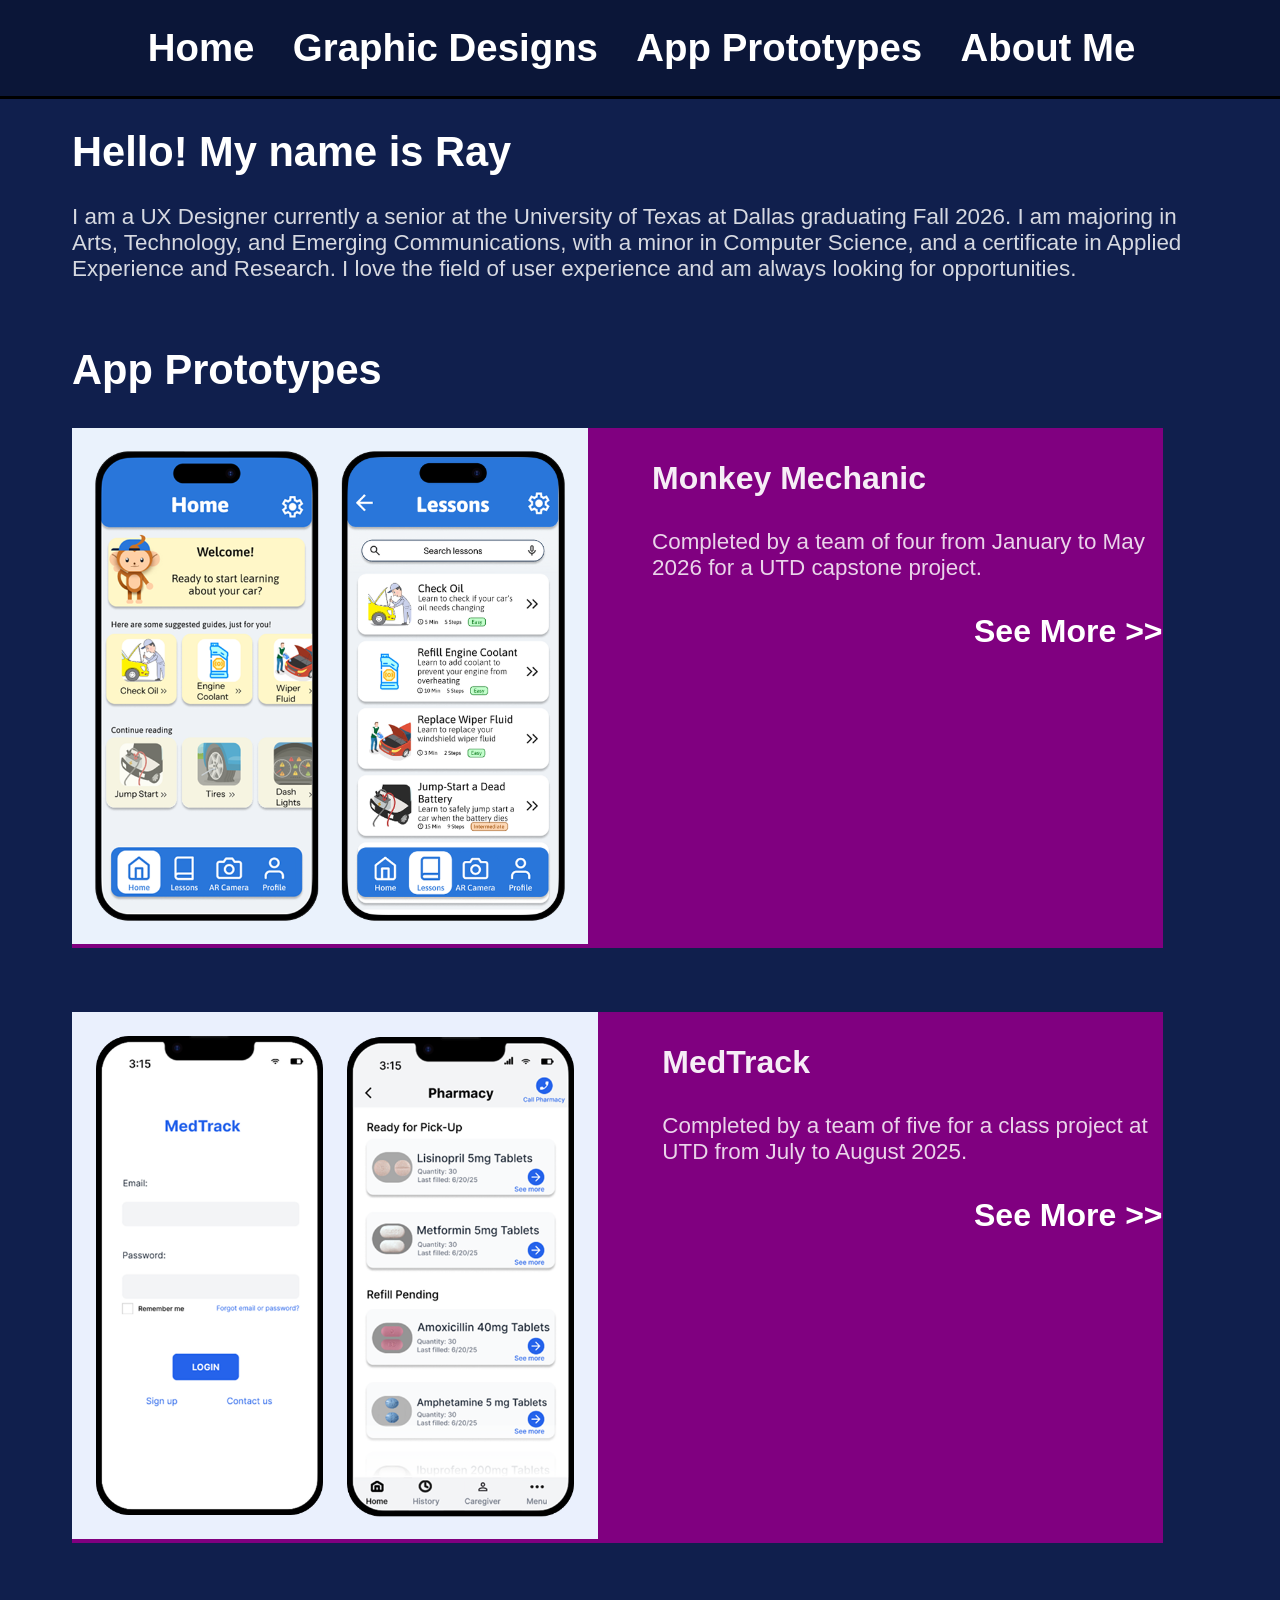
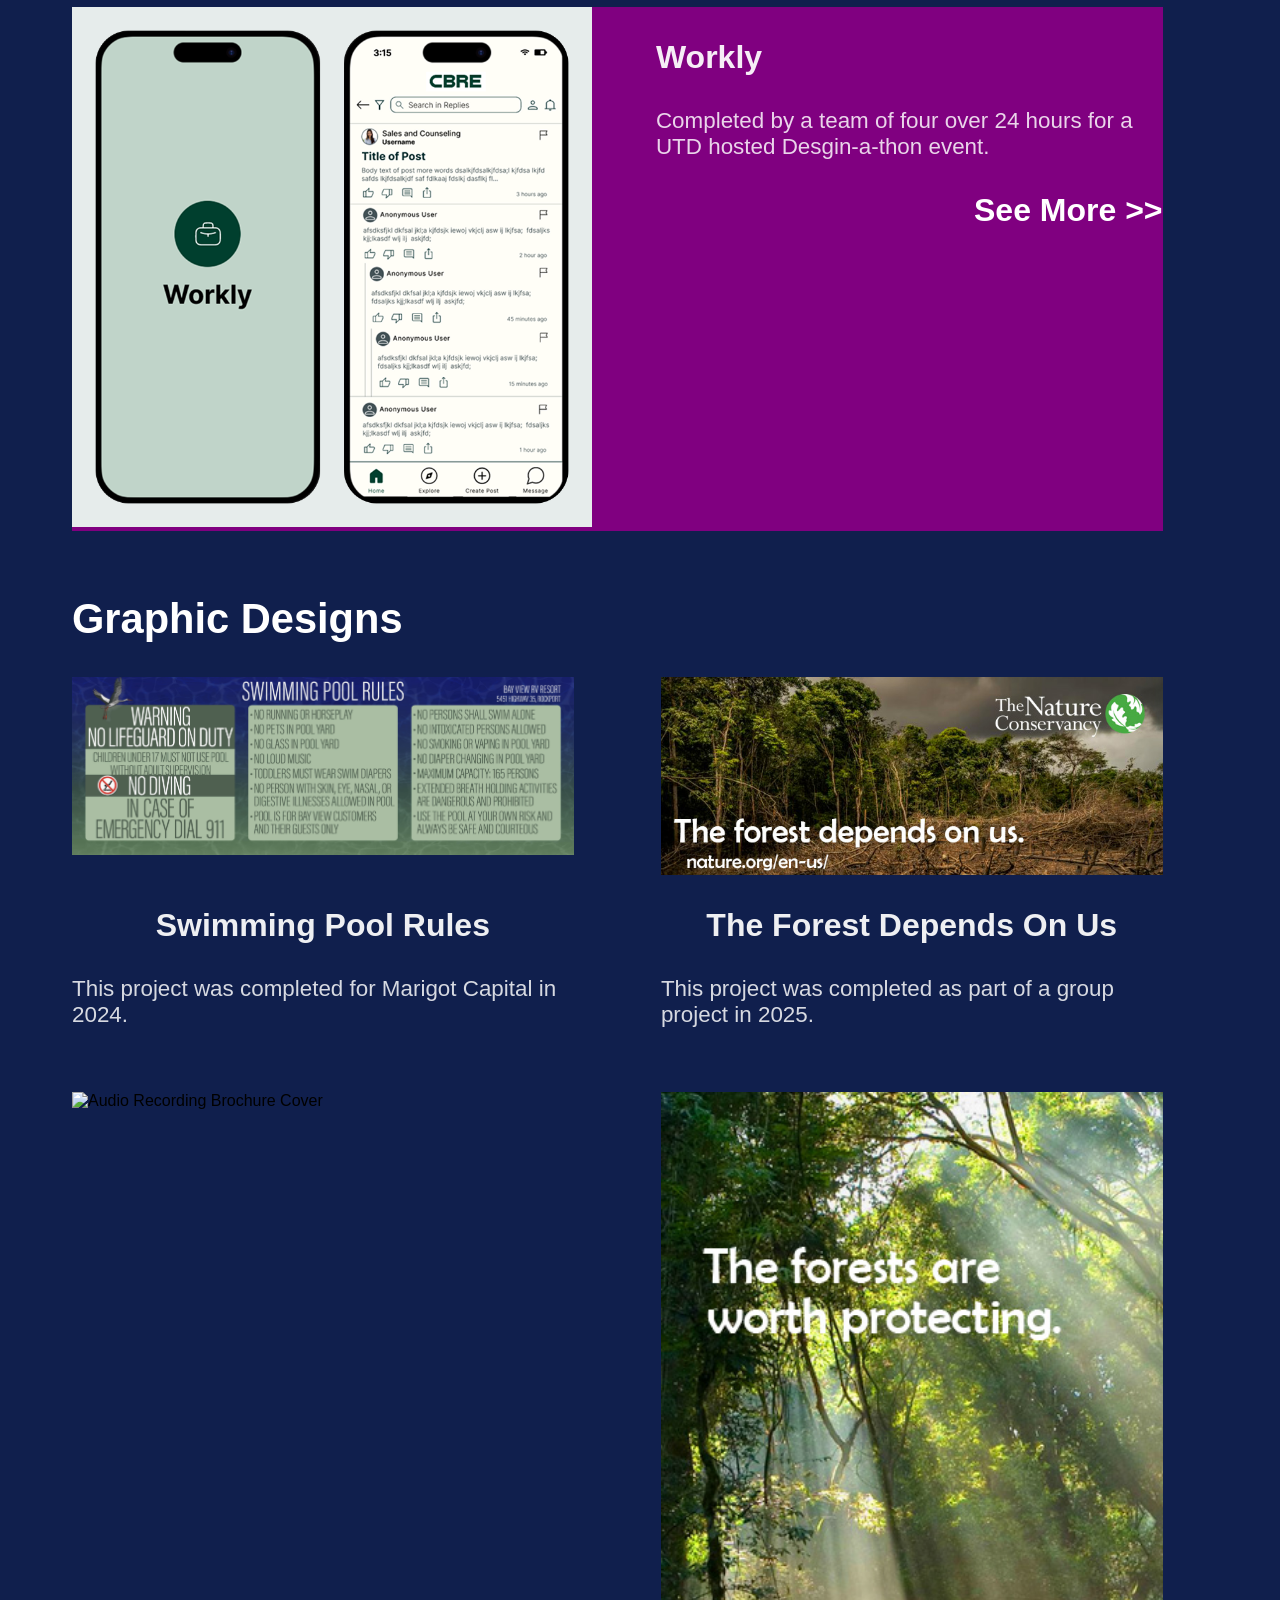
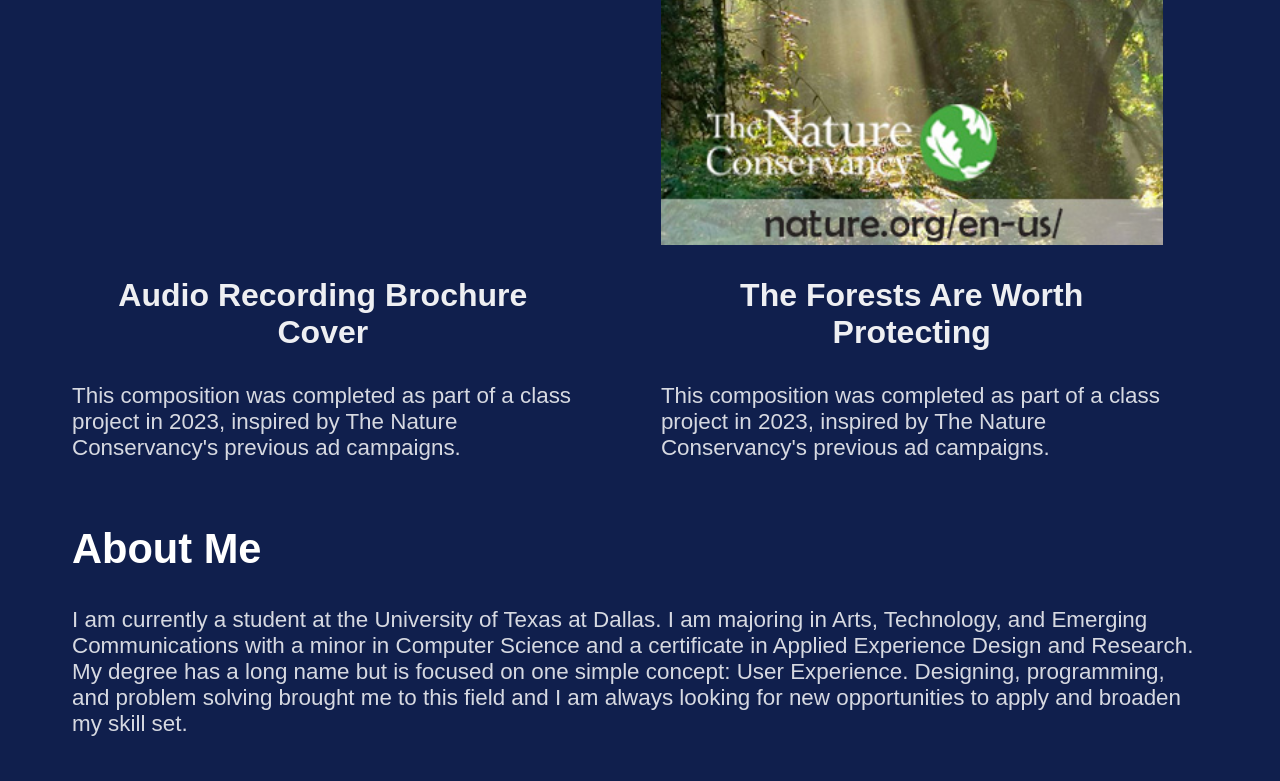
==== commit 1d855725: "breakpoints work now i think" ====
--- a/index.html
+++ b/index.html
@@ -4,6 +4,8 @@
 	<meta charset="utf-8">
 	<title>Ray Stettler Portfolio</title>
 	<link rel="stylesheet" href="./assets/css/styles.css">
+    <meta content="width=device-width, initial-scale=1" name="viewport" />
+
 </head>
 <body style="background-color: #101f4d;">
     <div class="header">
@@ -119,12 +121,7 @@
                         <p1>This project was completed as part of a group project in 2025.</p1>
                     </figcaption>
                 </div>
-                <!--
-                <figcaption>
-                    <h3 style="text-align: center;">The Forest Depends On Us</h3>
-                    <p1>This project was completed as part of a group project in 2025.</p1>
-                </figcaption>
-                -->
+                
             </div>
         </div>
 
--- a/assets/css/styles.css
+++ b/assets/css/styles.css
@@ -95,8 +95,8 @@
 }
 
 
-
-@media screen and (width > 800px) 
+/*Purple*/
+@media screen and (min-width: 770px) 
 {
 	.appPrototype {
 		display: flex;
@@ -105,6 +105,7 @@
 		flex-direction: row; 
 		gap: 4rem;
 		grid-template-columns: repeat(2, 1fr);
+		background-color: purple;
 	}
 	
 	.appPrototype img {
@@ -164,15 +165,15 @@
 	
 		
 }
-
-@media screen and (width < 800px) {
+/*Red*/
+@media only screen and (max-width: 770px) {
 	.appPrototype {
 		display: flex;
 		margin-bottom: 4rem;
 		flex-direction: column; 
 		gap: 0.5rem;
 		grid-template-columns: repeat(1, 1fr);
-				
+		background-color: red;
 	}
 
 	.appPrototype img { 
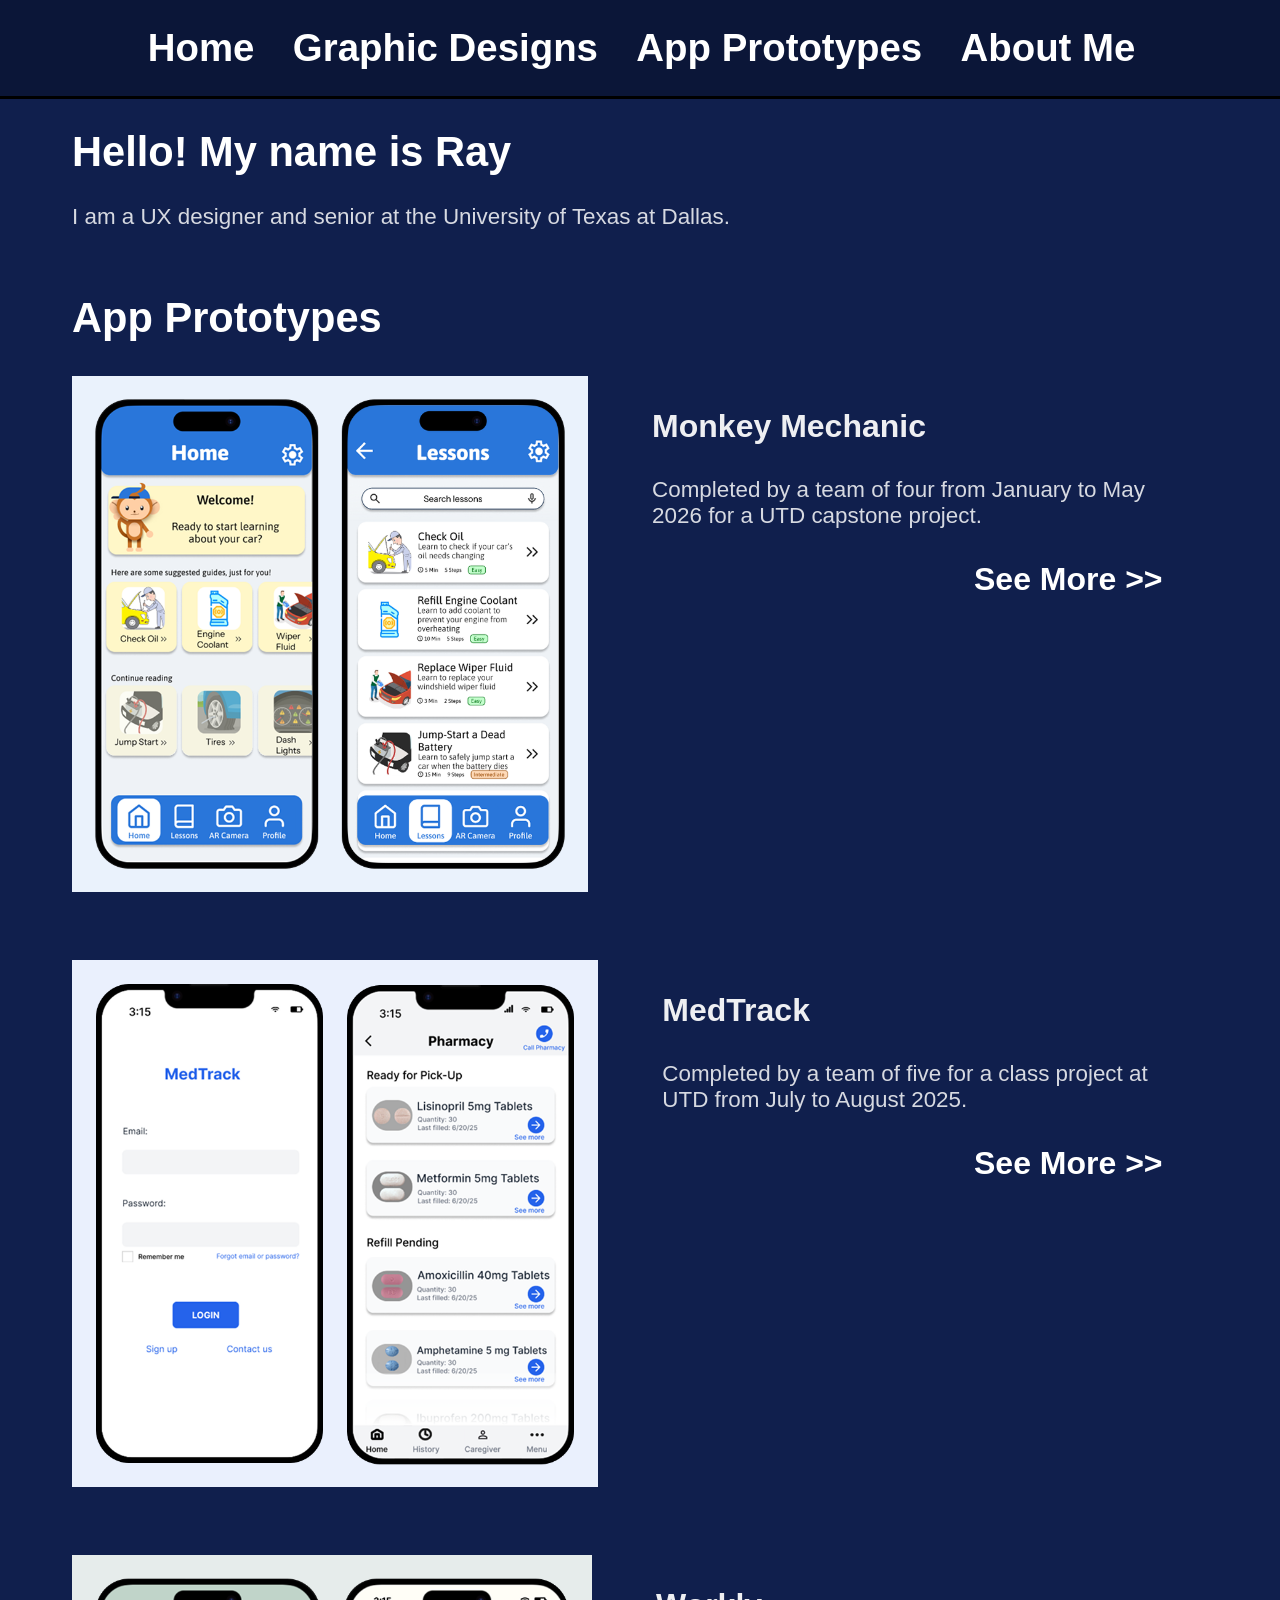
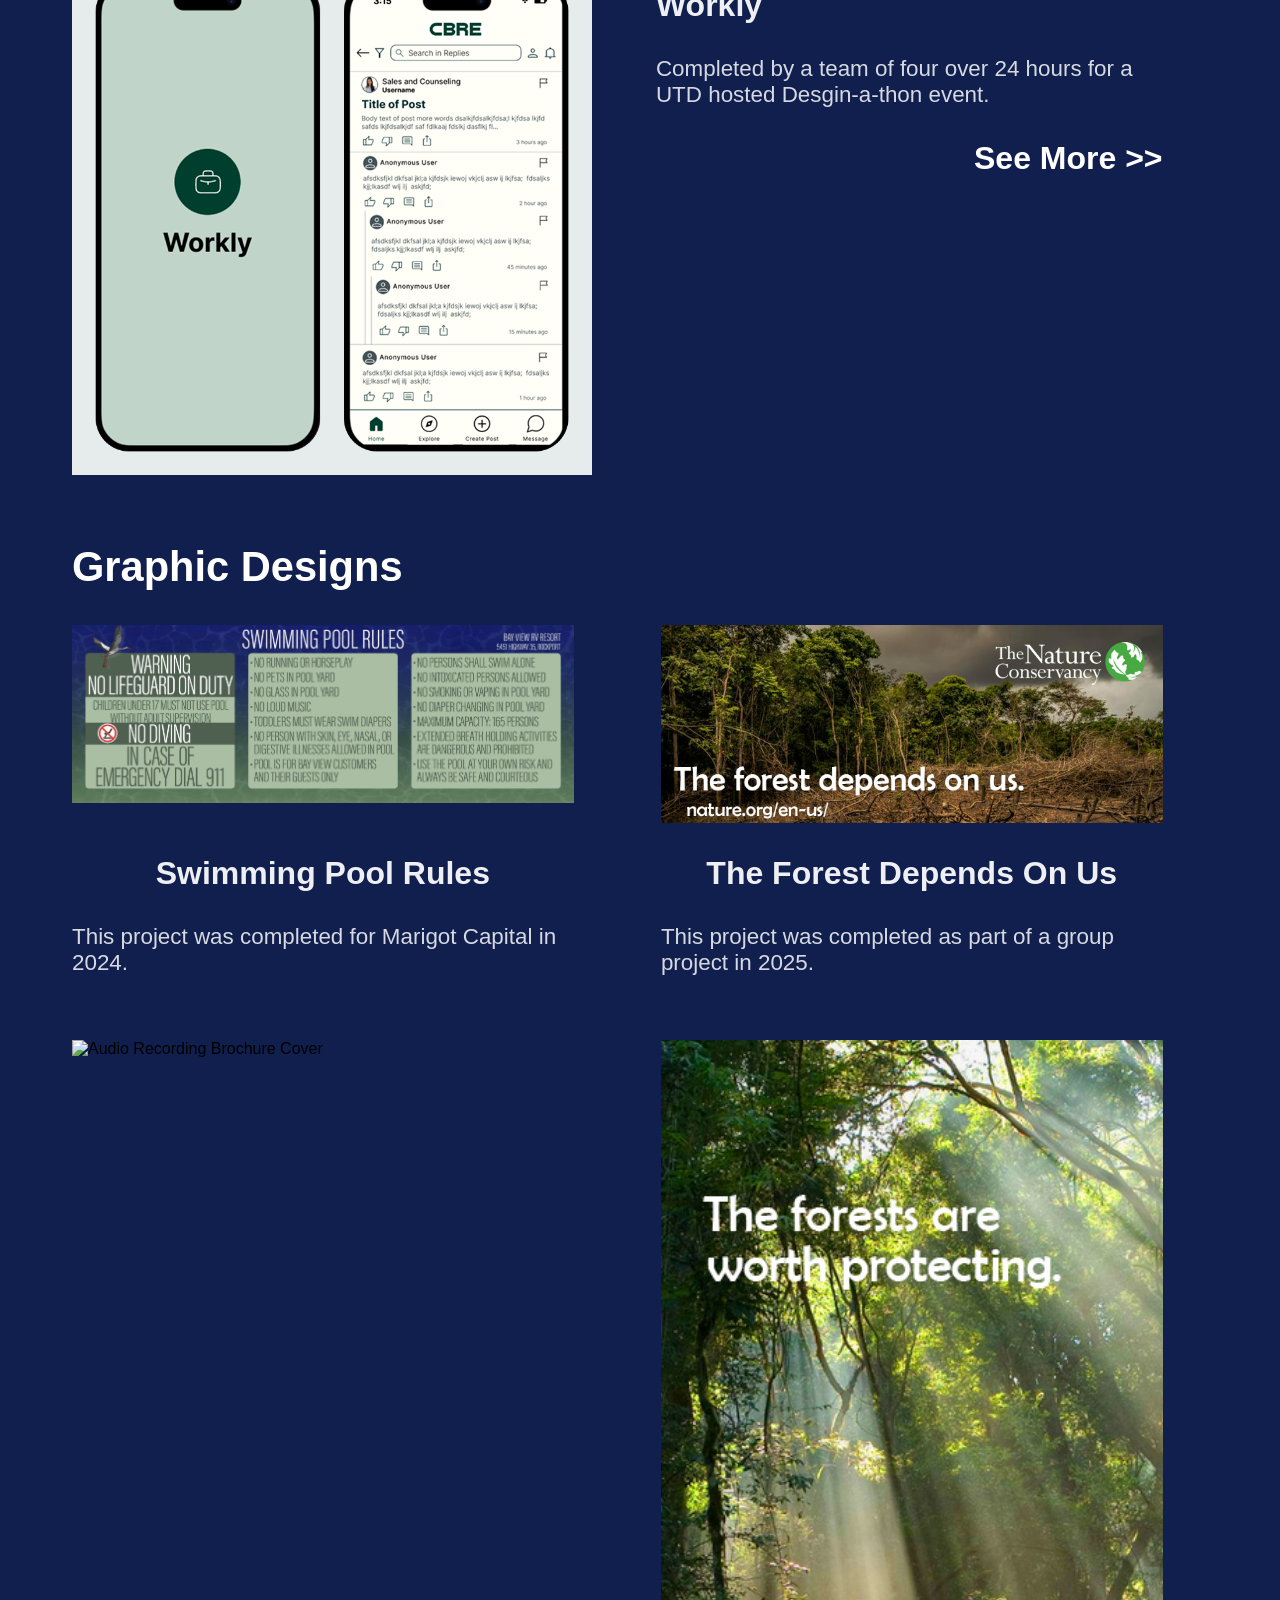
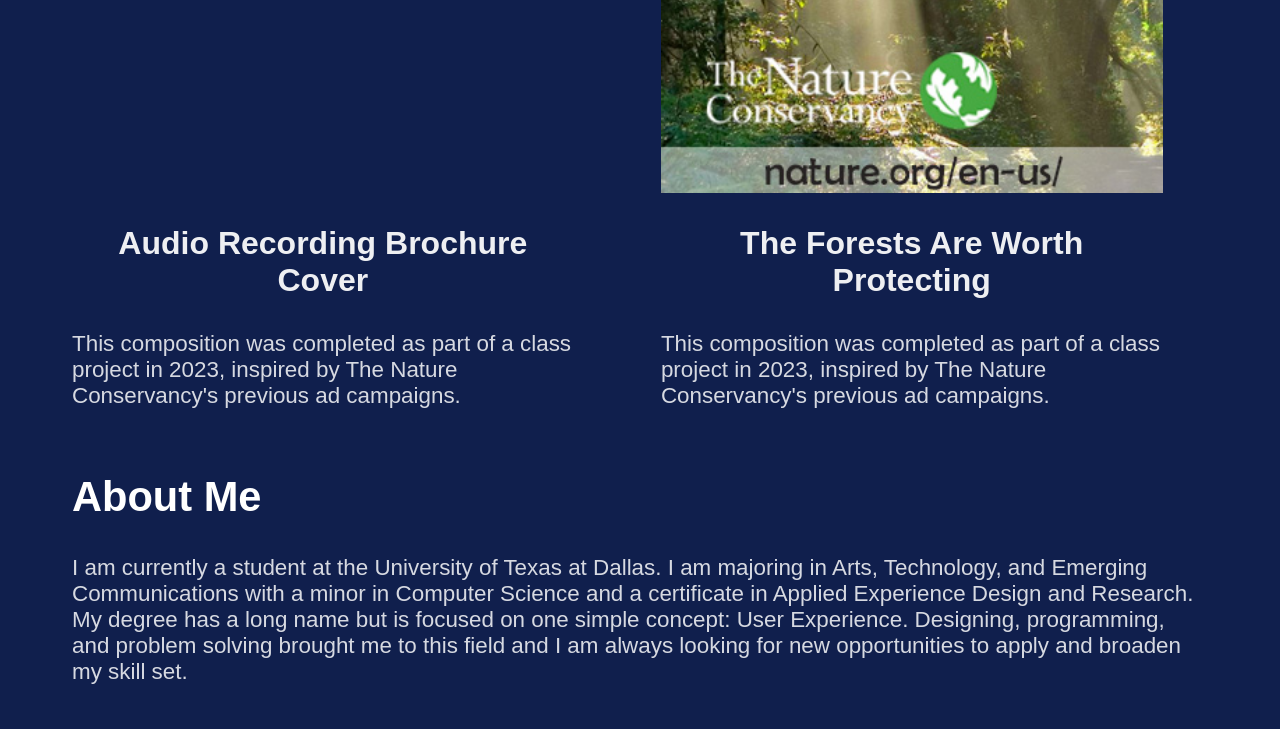
==== commit 8eeb0296: "edited text" ====
--- a/index.html
+++ b/index.html
@@ -27,10 +27,9 @@
     <div id="home" style="margin-top: 8rem; margin-left: 4rem; margin-right: 4rem;">
         
         <h1>Hello! My name is Ray</h1>
-        <p1>I am a UX Designer currently a senior at the University of Texas at Dallas
-            graduating Fall 2026. I am majoring in Arts, Technology, and Emerging Communications, 
-            with a minor in Computer Science, and a certificate in Applied Experience and Research. 
-            I love the field of user experience and am always looking for opportunities. 
+        <p1>I am a UX designer and senior at the University of Texas at Dallas.
+            
+             
         </p1>
 
         <h2 id="appPrototypes" style="margin-top: 5vw;">App Prototypes</h2>
--- a/assets/css/styles.css
+++ b/assets/css/styles.css
@@ -105,7 +105,7 @@
 		flex-direction: row; 
 		gap: 4rem;
 		grid-template-columns: repeat(2, 1fr);
-		background-color: purple;
+		
 	}
 	
 	.appPrototype img {
@@ -173,7 +173,7 @@
 		flex-direction: column; 
 		gap: 0.5rem;
 		grid-template-columns: repeat(1, 1fr);
-		background-color: red;
+		
 	}
 
 	.appPrototype img { 
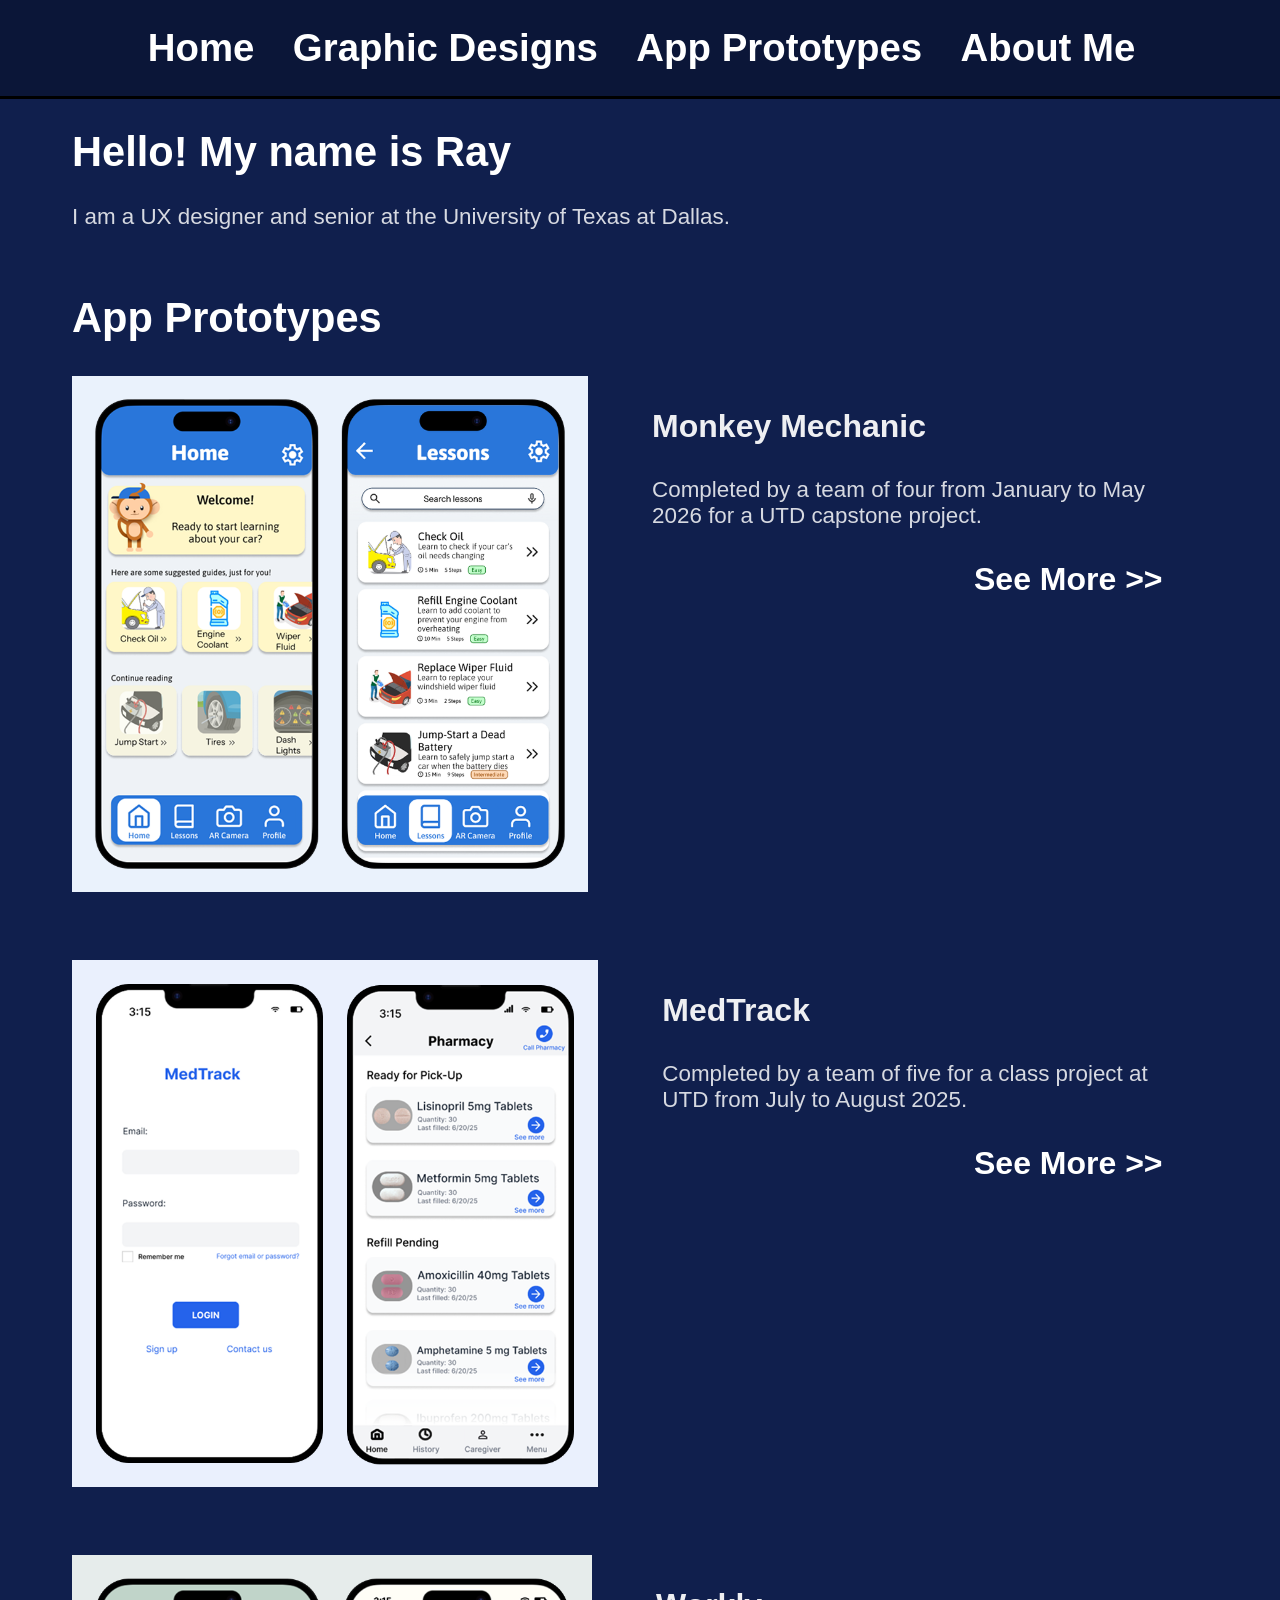
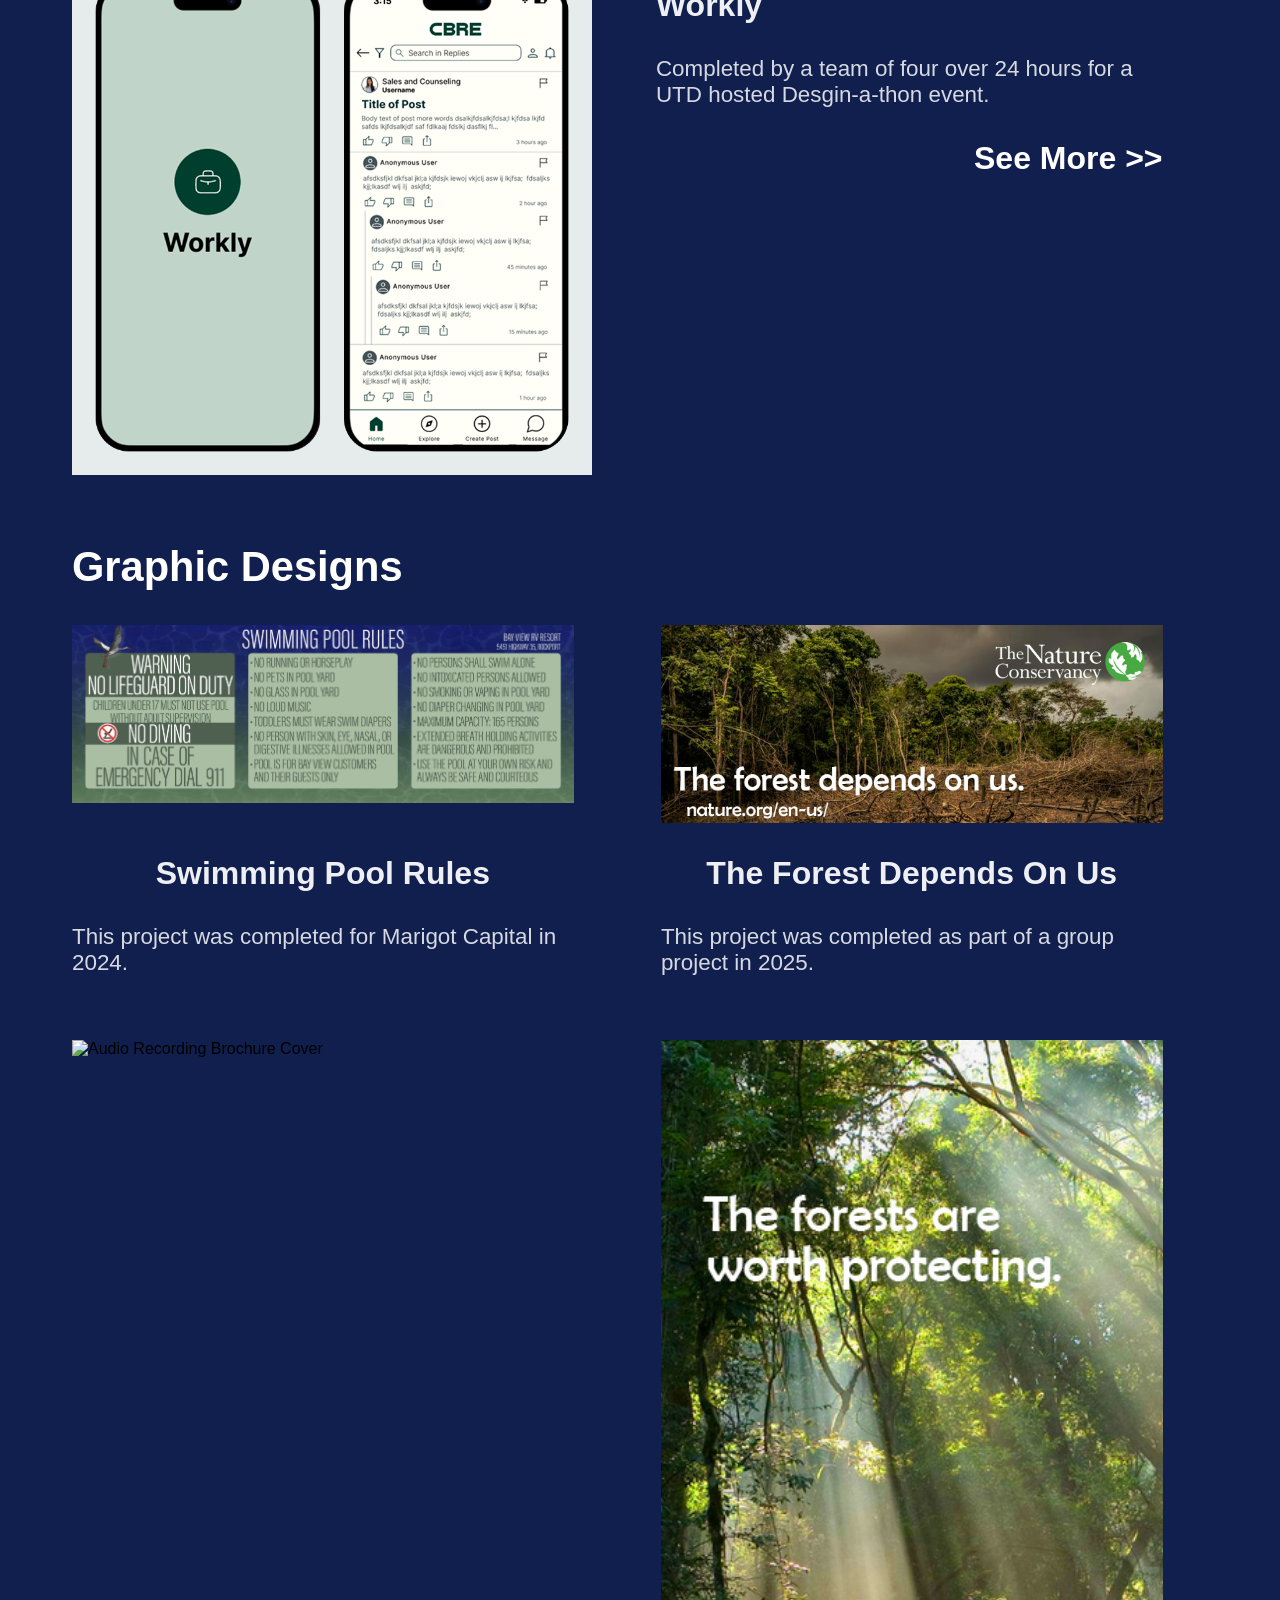
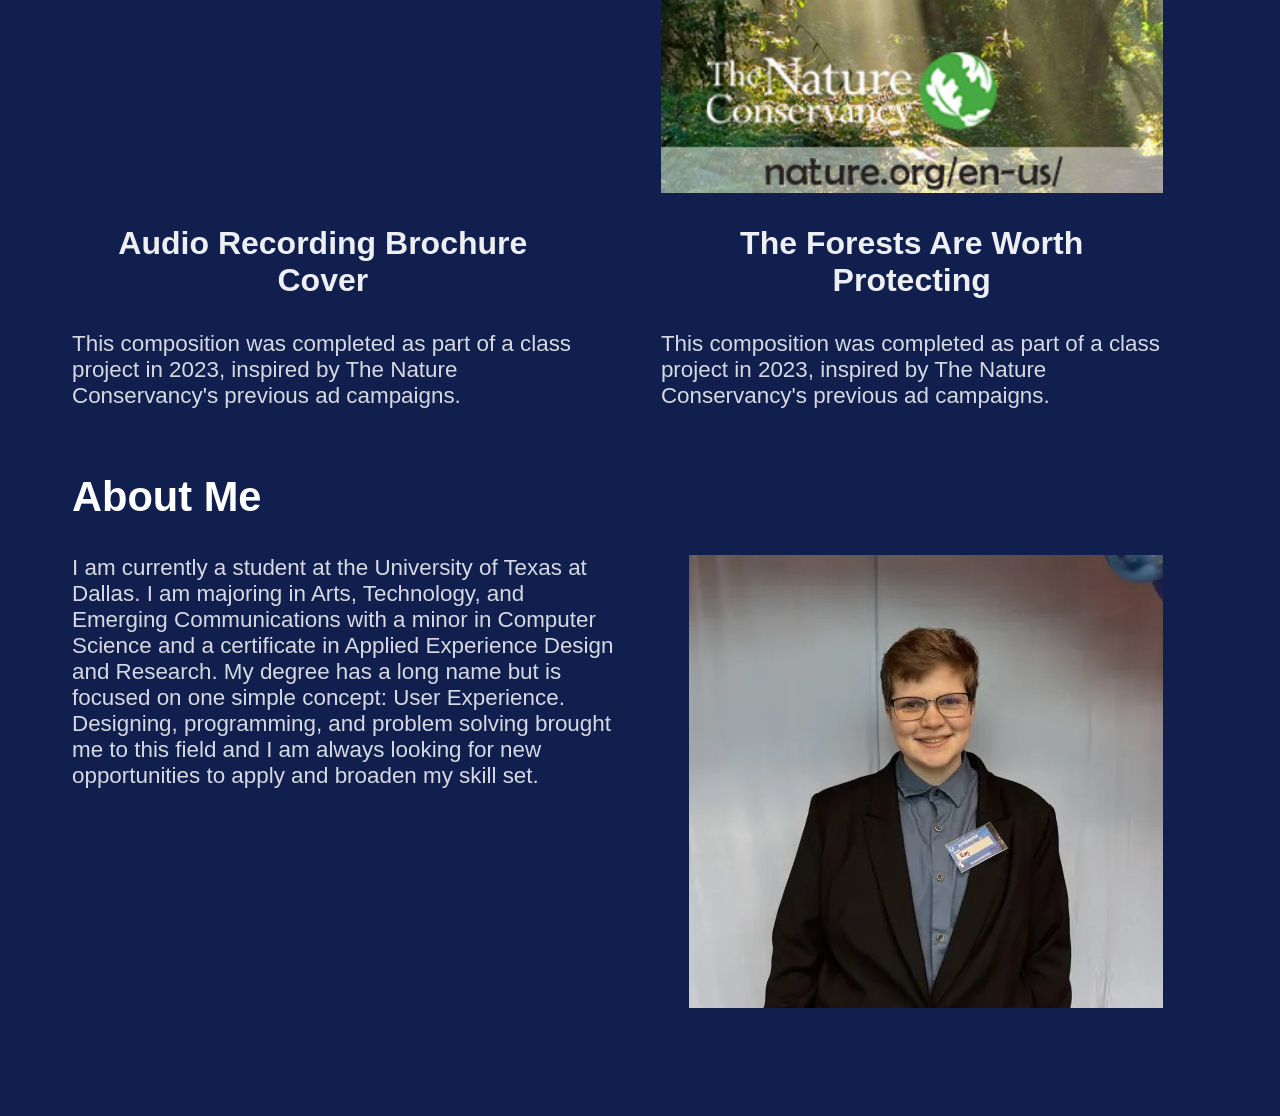
==== commit e75b0e40: "added picture of me" ====
--- a/index.html
+++ b/index.html
@@ -94,7 +94,6 @@
                 </h3>
             </div>
             
-            
         </div>
 
         <h2 id="graphicDesigns" style="margin-top: 5vw;">Graphic Designs</h2>
@@ -124,7 +123,6 @@
             </div>
         </div>
 
-       
         <div class="designsContainer">
             <div class="graphicDesignImg">
                 <img src="assets/img/audioTechnologiesPamphletCover.png" alt="Audio Recording Brochure Cover">
@@ -150,16 +148,22 @@
             </div>
         </div>
 
-
-        <h2 id="aboutMe" style="margin-top: 4rem;">About Me</h2>
-        <p1>I am currently a student at the University of Texas at Dallas. I am majoring in 
-            Arts, Technology, and Emerging Communications with a minor in Computer Science 
-            and a certificate in Applied Experience Design and Research. My degree has a long 
-            name but is focused on one simple concept: User Experience. Designing, programming, 
-            and problem solving brought me to this field and  I am always looking for new 
-            opportunities to apply and broaden my skill set. </p1> 
+        <h2 id="aboutMe" style="margin-top: 4rem; ">About Me</h2>
+        <div class="appPrototype">
+            <div class="prototypeText">
+                <p1>I am currently a student at the University of Texas at Dallas. I am majoring 
+                    in Arts, Technology, and Emerging Communications with a minor in Computer 
+                    Science and a certificate in Applied Experience Design and Research. My degree 
+                    has a long name but is focused on one simple concept: User Experience. 
+                    Designing, programming, and problem solving brought me to this field and 
+                    I am always looking for new opportunities to apply and broaden my skill set. 
+                </p1> 
+            </div>
+            <img src="assets/img/picture-of-me.jpg" alt="Picutre of Ray Stettler">
 
         </div>
+
+        
 
     <br><br>
 	
